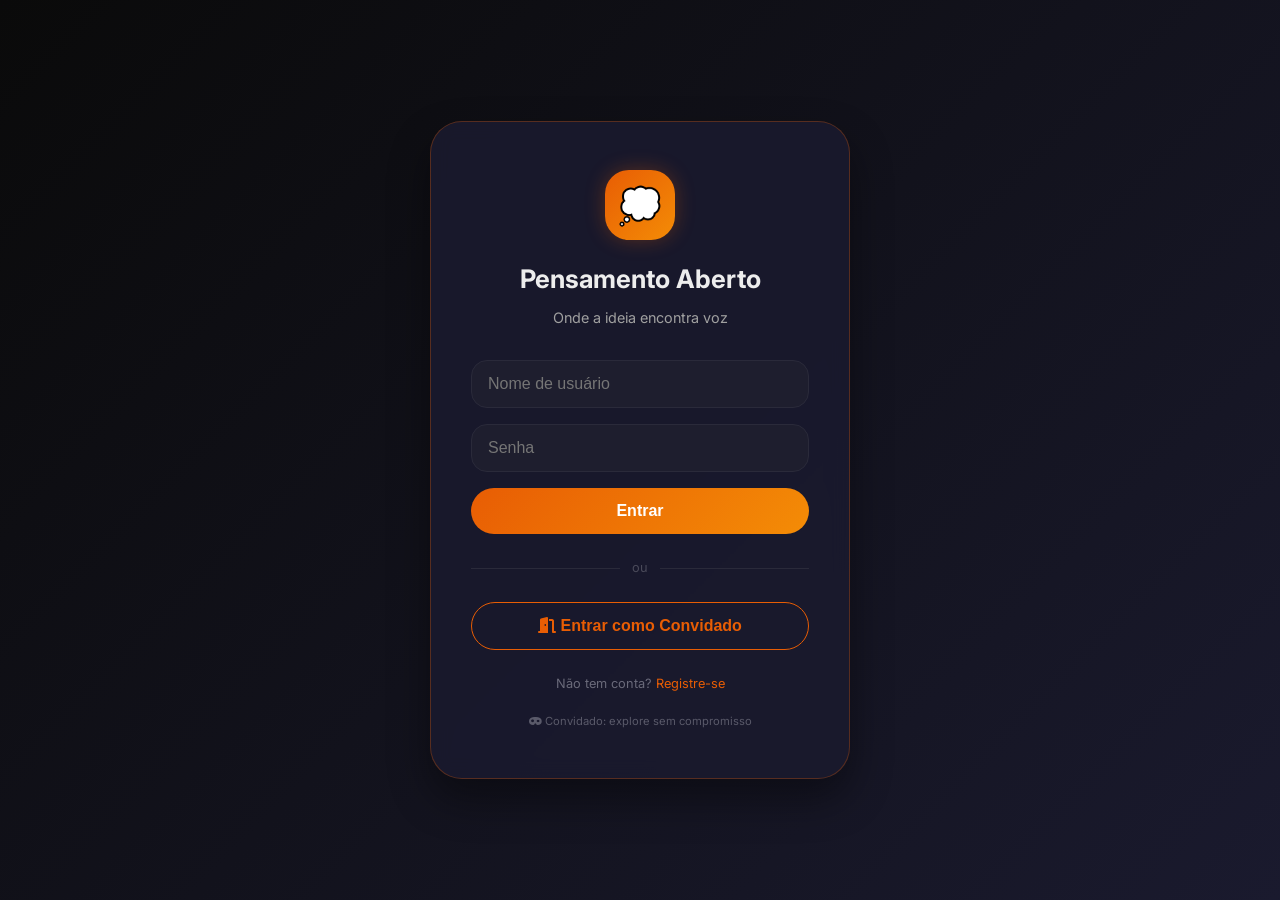
==== login.html @ 4989e1d0 "Add files via upload" ====
<!DOCTYPE html>
<html lang="pt-br">
<head>
    <meta charset="UTF-8">
    <meta name="viewport" content="width=device-width, initial-scale=1.0">
    <title>Pensamento Aberto | Entre e compartilhe ideias</title>
    <link rel="stylesheet" href="style.css">
    <link href="https://fonts.googleapis.com/css2?family=Inter:wght@300;400;500;600;700;800&display=swap" rel="stylesheet">
    <link rel="stylesheet" href="https://cdnjs.cloudflare.com/ajax/libs/font-awesome/6.5.1/css/all.min.css">
    <style>
        body {
            display: flex;
            align-items: center;
            justify-content: center;
            min-height: 100vh;
            background: linear-gradient(135deg, #0a0a0a 0%, #1a1a2e 100%);
        }
        .login-container {
            max-width: 420px;
            width: 90%;
            margin: 0 auto;
        }
        .login-card {
            background: rgba(26, 26, 46, 0.9);
            backdrop-filter: blur(10px);
            border-radius: 32px;
            padding: 48px 40px;
            text-align: center;
            border: 1px solid rgba(232, 93, 4, 0.3);
            box-shadow: 0 20px 40px rgba(0,0,0,0.4);
        }
        .login-logo {
            width: 70px;
            height: 70px;
            background: linear-gradient(135deg, #e85d04, #f48c06);
            border-radius: 24px;
            display: flex;
            align-items: center;
            justify-content: center;
            font-size: 2.2rem;
            margin: 0 auto 20px;
            box-shadow: 0 0 20px rgba(232,93,4,0.3);
        }
        .login-card h2 {
            margin-bottom: 8px;
            font-size: 1.6rem;
        }
        .login-card p {
            color: #a0a0a0;
            margin-bottom: 32px;
            font-size: 0.9rem;
        }
        .login-card input {
            width: 100%;
            padding: 14px 16px;
            margin-bottom: 16px;
            background: #1e1e2e;
            border: 1px solid #2a2a3a;
            border-radius: 16px;
            color: white;
            font-size: 1rem;
            transition: all 0.2s;
        }
        .login-card input:focus {
            outline: none;
            border-color: #e85d04;
        }
        .login-card button {
            width: 100%;
            padding: 14px;
            background: linear-gradient(135deg, #e85d04, #f48c06);
            border: none;
            border-radius: 40px;
            color: white;
            font-weight: 700;
            font-size: 1rem;
            cursor: pointer;
            transition: all 0.2s;
        }
        .login-card button:hover {
            transform: translateY(-2px);
            box-shadow: 0 5px 20px rgba(232,93,4,0.4);
        }
        .divider {
            display: flex;
            align-items: center;
            gap: 12px;
            margin: 24px 0;
            color: #4a4a5a;
            font-size: 0.8rem;
        }
        .divider::before, .divider::after {
            content: "";
            flex: 1;
            height: 1px;
            background: #2a2a3a;
        }
        .guest-btn {
            background: transparent !important;
            border: 1px solid #e85d04 !important;
            color: #e85d04 !important;
            box-shadow: none !important;
        }
        .guest-btn:hover {
            background: rgba(232,93,4,0.1) !important;
            transform: translateY(-2px);
        }
        .login-footer {
            margin-top: 24px;
            color: #6a6a7a;
            font-size: 0.8rem;
        }
        .login-footer a {
            color: #e85d04;
            text-decoration: none;
        }
        .error-msg {
            background: rgba(239, 68, 68, 0.2);
            color: #ef4444;
            padding: 12px;
            border-radius: 12px;
            margin-bottom: 20px;
            font-size: 0.85rem;
        }
        .info-text {
            font-size: 0.7rem;
            margin-top: 20px;
            color: #5a5a6a;
        }
    </style>
</head>
<body>
    <div class="login-container">
        <div class="login-card">
            <div class="login-logo">
                💭
            </div>
            <h2>Pensamento Aberto</h2>
            <p>Onde a ideia encontra voz</p>
            
            <div id="errorMsg" class="error-msg" style="display: none;"></div>
            
            <input type="text" id="loginUsername" placeholder="Nome de usuário">
            <input type="password" id="loginPassword" placeholder="Senha">
            <button id="doLoginBtn">Entrar</button>
            
            <div class="divider">ou</div>
            
            <button id="guestBtn" class="guest-btn">
                <i class="fas fa-door-open"></i> Entrar como Convidado
            </button>
            
            <div class="login-footer">
                Não tem conta? <a href="register.html">Registre-se</a>
            </div>
            
            <div class="info-text">
                <i class="fas fa-mask"></i> Convidado: explore sem compromisso
            </div>
        </div>
    </div>

    <script src="database.js"></script>
    <script>
        // Botão de login normal
        document.getElementById('doLoginBtn').addEventListener('click', function() {
            const username = document.getElementById('loginUsername').value;
            const password = document.getElementById('loginPassword').value;
            const users = DB.getUsers();
            const user = users.find(u => u.username === username && u.password === password);
            
            if (user) {
                DB.setCurrentUser(user);
                window.location.href = 'index.html';
            } else {
                const errorDiv = document.getElementById('errorMsg');
                errorDiv.textContent = 'Usuário ou senha inválidos';
                errorDiv.style.display = 'block';
                setTimeout(() => {
                    errorDiv.style.display = 'none';
                }, 3000);
            }
        });
        
        // Botão de acesso convidado
        document.getElementById('guestBtn').addEventListener('click', function() {
            const users = DB.getUsers();
            const guestUser = users.find(u => u.username === 'convidado');
            if (guestUser) {
                DB.setCurrentUser(guestUser);
                window.location.href = 'index.html';
            } else {
                alert('Erro: usuário convidado não encontrado');
            }
        });
        
        document.getElementById('loginPassword').addEventListener('keypress', function(e) {
            if (e.key === 'Enter') {
                document.getElementById('doLoginBtn').click();
            }
        });
    </script>
</body>
</html>
---- style.css ----
/* ============================================
   PENSAMENTO ABERTO - DESIGN ÚNICO
   Feito à mão, com alma e propósito
============================================ */

* {
    margin: 0;
    padding: 0;
    box-sizing: border-box;
}

:root {
    --bg-body: #0a0a0a;
    --bg-sidebar: #0f0f1a;
    --bg-card: #151525;
    --bg-hover: #1f1f35;
    --text-primary: #ededed;
    --text-secondary: #a0a0b0;
    --accent: #e85d04;
    --accent-hover: #f48c06;
    --accent-dark: #9d0208;
    --blue: #3b82f6;
    --purple: #8b5cf6;
    --pink: #ec4899;
    --green: #10b981;
    --border: #2a2a3a;
    --shadow: 0 4px 20px rgba(0,0,0,0.5);
}

body {
    font-family: 'Inter', sans-serif;
    background: var(--bg-body);
    color: var(--text-primary);
    line-height: 1.5;
}

.app-wrapper {
    display: flex;
    min-height: 100vh;
    max-width: 1400px;
    margin: 0 auto;
}

/* SIDEBAR */
.sidebar {
    width: 280px;
    background: var(--bg-sidebar);
    border-right: 1px solid var(--border);
    padding: 24px 16px;
    position: sticky;
    top: 0;
    height: 100vh;
    overflow-y: auto;
}

.logo-area {
    display: flex;
    align-items: center;
    gap: 12px;
    margin-bottom: 32px;
    padding-bottom: 20px;
    border-bottom: 1px solid var(--border);
}

.logo-icon {
    width: 48px;
    height: 48px;
    background: linear-gradient(135deg, var(--accent), var(--accent-hover));
    border-radius: 16px;
    display: flex;
    align-items: center;
    justify-content: center;
    font-size: 1.6rem;
}

.logo-text h2 {
    font-size: 1rem;
    font-weight: 700;
    line-height: 1.3;
}

.logo-text p {
    font-size: 0.65rem;
    color: var(--text-secondary);
}

.user-info {
    display: flex;
    align-items: center;
    gap: 14px;
    padding: 16px;
    background: var(--bg-card);
    border-radius: 20px;
    margin-bottom: 24px;
    cursor: pointer;
    transition: all 0.2s;
}

.user-info:hover {
    background: var(--bg-hover);
}

.user-avatar {
    width: 52px;
    height: 52px;
    background: linear-gradient(135deg, var(--accent), var(--accent-hover));
    border-radius: 50%;
    display: flex;
    align-items: center;
    justify-content: center;
    font-size: 1.5rem;
    cursor: pointer;
    overflow: hidden;
}

.user-avatar img {
    width: 100%;
    height: 100%;
    object-fit: cover;
}

.user-details h4 {
    font-size: 0.9rem;
    font-weight: 600;
}

.user-details p {
    font-size: 0.65rem;
    color: var(--text-secondary);
}

.nav-menu {
    display: flex;
    flex-direction: column;
    gap: 6px;
}

.nav-btn {
    display: flex;
    align-items: center;
    gap: 14px;
    padding: 12px 16px;
    background: none;
    border: none;
    color: var(--text-secondary);
    border-radius: 14px;
    cursor: pointer;
    transition: all 0.2s;
    width: 100%;
    text-align: left;
    font-size: 0.9rem;
}

.nav-btn:hover {
    background: var(--bg-hover);
    color: var(--text-primary);
}

.nav-btn.active {
    background: linear-gradient(135deg, var(--accent), var(--accent-hover));
    color: white;
}

.logout-btn {
    margin-top: 30px;
    border-top: 1px solid var(--border);
    padding-top: 20px;
    color: #ef4444;
}

.logout-btn:hover {
    background: rgba(239, 68, 68, 0.1);
    color: #ef4444;
}

/* CONTEÚDO PRINCIPAL */
.main-content {
    flex: 1;
    padding: 24px 32px;
    max-width: 700px;
    margin: 0 auto;
    width: 100%;
}

.top-bar {
    display: flex;
    justify-content: space-between;
    align-items: center;
    margin-bottom: 32px;
}

.top-bar h1 {
    font-size: 1.4rem;
    font-weight: 600;
}

.top-actions {
    display: flex;
    gap: 12px;
}

.icon-btn {
    background: var(--bg-card);
    border: 1px solid var(--border);
    width: 38px;
    height: 38px;
    border-radius: 50%;
    color: var(--text-secondary);
    cursor: pointer;
    transition: all 0.2s;
}

.icon-btn:hover {
    background: var(--accent);
    color: white;
    border-color: var(--accent);
}

/* POSTS */
.feed-container {
    display: flex;
    flex-direction: column;
    gap: 20px;
}

.post-card {
    background: var(--bg-card);
    border-radius: 24px;
    padding: 24px;
    border: 1px solid var(--border);
    transition: all 0.2s;
    position: relative;
}

.post-card:hover {
    border-color: var(--accent);
    transform: translateY(-2px);
}

.post-header {
    display: flex;
    align-items: center;
    gap: 14px;
    margin-bottom: 16px;
}

.post-avatar {
    width: 48px;
    height: 48px;
    background: linear-gradient(135deg, var(--accent), var(--accent-hover));
    border-radius: 50%;
    display: flex;
    align-items: center;
    justify-content: center;
    font-size: 1.3rem;
    overflow: hidden;
}

.post-avatar img {
    width: 100%;
    height: 100%;
    object-fit: cover;
}

.post-author {
    font-weight: 600;
    font-size: 0.9rem;
    display: flex;
    align-items: center;
    gap: 6px;
}

.verified-icon {
    color: #3b82f6;
    font-size: 0.8rem;
}

.post-time {
    font-size: 0.65rem;
    color: var(--text-secondary);
}

.post-badge {
    display: inline-block;
    padding: 4px 12px;
    border-radius: 20px;
    font-size: 0.65rem;
    font-weight: 600;
    margin-bottom: 12px;
}

.badge-pensamento { background: var(--purple); }
.badge-tese { background: var(--pink); }
.badge-diario { background: #f59e0b; color: #1a1a1a; }
.badge-jornal { background: var(--blue); }
.badge-audio { background: #ef4444; }

.post-title {
    font-size: 1.15rem;
    font-weight: 700;
    margin-bottom: 12px;
}

.post-content {
    color: var(--text-secondary);
    line-height: 1.6;
    margin-bottom: 16px;
    white-space: pre-wrap;
}

.post-actions {
    display: flex;
    gap: 24px;
    padding-top: 16px;
    border-top: 1px solid var(--border);
    margin-top: 8px;
}

.action-btn {
    background: none;
    border: none;
    display: flex;
    align-items: center;
    gap: 8px;
    color: var(--text-secondary);
    cursor: pointer;
    font-size: 0.8rem;
    transition: all 0.2s;
}

.action-btn:hover {
    color: var(--accent);
}

.action-btn.liked {
    color: #ef4444;
}

.delete-btn {
    background: none;
    border: none;
    color: #ef4444;
    cursor: pointer;
    font-size: 0.8rem;
    display: flex;
    align-items: center;
    gap: 6px;
    margin-left: auto;
}

.delete-btn:hover {
    opacity: 0.7;
}

/* SIDEBAR DIREITA */
.right-sidebar {
    width: 300px;
    padding: 24px 16px;
    position: sticky;
    top: 0;
    height: 100vh;
    overflow-y: auto;
}

.card {
    background: var(--bg-card);
    border-radius: 20px;
    padding: 16px;
    margin-bottom: 24px;
    border: 1px solid var(--border);
}

.card-header {
    display: flex;
    align-items: center;
    gap: 10px;
    margin-bottom: 16px;
    padding-bottom: 12px;
    border-bottom: 1px solid var(--border);
}

.card-header h3 {
    font-size: 0.85rem;
    font-weight: 600;
    flex: 1;
}

.small-btn {
    background: var(--accent);
    border: none;
    width: 28px;
    height: 28px;
    border-radius: 50%;
    color: white;
    cursor: pointer;
}

.dm-list, .suggestions-list, .notifications-list {
    display: flex;
    flex-direction: column;
    gap: 12px;
}

.dm-item, .suggestion-item, .notification-item {
    display: flex;
    align-items: center;
    gap: 12px;
    padding: 10px;
    border-radius: 14px;
    cursor: pointer;
    transition: all 0.2s;
}

.dm-item:hover, .suggestion-item:hover {
    background: var(--bg-hover);
}

.dm-avatar, .suggestion-avatar {
    width: 40px;
    height: 40px;
    background: linear-gradient(135deg, var(--accent), var(--accent-hover));
    border-radius: 50%;
    display: flex;
    align-items: center;
    justify-content: center;
    font-size: 1.1rem;
    overflow: hidden;
}

.follow-btn {
    background: none;
    border: 1px solid var(--accent);
    color: var(--accent);
    padding: 4px 12px;
    border-radius: 20px;
    font-size: 0.65rem;
    cursor: pointer;
    transition: all 0.2s;
}

.follow-btn:hover {
    background: var(--accent);
    color: white;
}

/* MODAIS */
.modal {
    display: none;
    position: fixed;
    top: 0;
    left: 0;
    width: 100%;
    height: 100%;
    background: rgba(0,0,0,0.95);
    backdrop-filter: blur(8px);
    align-items: center;
    justify-content: center;
    z-index: 1000;
}

.modal.open {
    display: flex;
}

.modal-content {
    background: var(--bg-card);
    border-radius: 28px;
    width: 90%;
    max-width: 550px;
    max-height: 85vh;
    overflow-y: auto;
    padding: 28px;
    border: 1px solid var(--border);
}

.modal-content.small {
    max-width: 450px;
}

.modal-header {
    display: flex;
    justify-content: space-between;
    align-items: center;
    margin-bottom: 24px;
}

.close-modal {
    background: none;
    border: none;
    font-size: 1.6rem;
    color: var(--text-secondary);
    cursor: pointer;
}

.post-type-selector {
    display: flex;
    gap: 10px;
    flex-wrap: wrap;
    margin-bottom: 20px;
}

.type-btn {
    padding: 8px 16px;
    background: var(--bg-hover);
    border: none;
    border-radius: 40px;
    color: var(--text-secondary);
    cursor: pointer;
    font-size: 0.8rem;
}

.type-btn.active {
    background: linear-gradient(135deg, var(--accent), var(--accent-hover));
    color: white;
}

.post-input, .post-textarea {
    width: 100%;
    padding: 14px;
    margin-bottom: 16px;
    background: var(--bg-hover);
    border: 1px solid var(--border);
    border-radius: 14px;
    color: white;
    font-family: inherit;
}

.post-textarea {
    min-height: 120px;
    resize: vertical;
}

.publish-btn {
    background: linear-gradient(135deg, var(--accent), var(--accent-hover));
    border: none;
    padding: 14px;
    border-radius: 40px;
    color: white;
    font-weight: 700;
    width: 100%;
    cursor: pointer;
}

.fab-button {
    position: fixed;
    bottom: 30px;
    right: 30px;
    width: 60px;
    height: 60px;
    background: linear-gradient(135deg, var(--accent), var(--accent-hover));
    border: none;
    border-radius: 50%;
    color: white;
    font-size: 1.5rem;
    cursor: pointer;
    box-shadow: 0 4px 20px rgba(0,0,0,0.4);
    transition: all 0.2s;
    z-index: 200;
}

.fab-button:hover {
    transform: scale(1.1);
}

.notification-badge {
    position: fixed;
    top: 20px;
    right: 20px;
    background: #ef4444;
    color: white;
    border-radius: 50%;
    width: 24px;
    height: 24px;
    display: flex;
    align-items: center;
    justify-content: center;
    font-size: 0.7rem;
    z-index: 300;
}

.loading-spinner {
    text-align: center;
    padding: 40px;
    color: var(--text-secondary);
}

.placeholder {
    text-align: center;
    padding: 20px;
    color: var(--text-secondary);
    font-size: 0.8rem;
}

/* RESPONSIVO */
@media (max-width: 1000px) {
    .right-sidebar {
        display: none;
    }
    .main-content {
        max-width: 100%;
    }
}

@media (max-width: 700px) {
    .sidebar {
        width: 80px;
        padding: 16px 8px;
    }
    .sidebar .logo-text, .sidebar .user-details, .sidebar .nav-btn span {
        display: none;
    }
    .nav-btn {
        justify-content: center;
        padding: 12px;
    }
    .user-info {
        justify-content: center;
        padding: 12px;
    }
    .main-content {
        padding: 16px;
    }
    .fab-button {
        bottom: 20px;
        right: 20px;
        width: 50px;
        height: 50px;
        font-size: 1.2rem;
    }
}
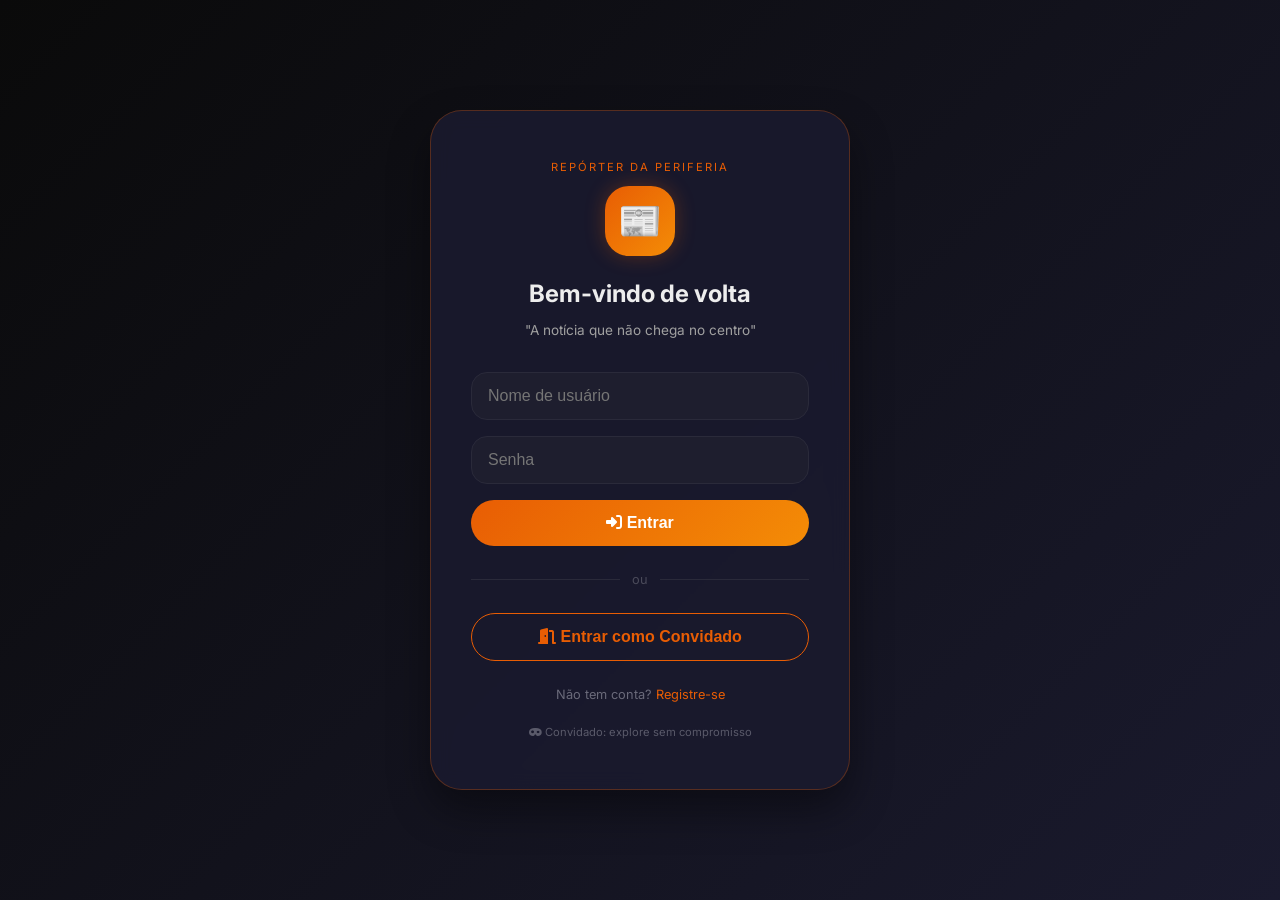
==== commit 34b4b221: "Add files via upload" ====
--- a/login.html
+++ b/login.html
@@ -3,7 +3,8 @@
 <head>
     <meta charset="UTF-8">
     <meta name="viewport" content="width=device-width, initial-scale=1.0">
-    <title>Pensamento Aberto | Entre e compartilhe ideias</title>
+    <title>Repórter da Periferia | Entre e compartilhe ideias</title>
+    <meta name="description" content="Login - Acesso ao portal Repórter da Periferia">
     <link rel="stylesheet" href="style.css">
     <link href="https://fonts.googleapis.com/css2?family=Inter:wght@300;400;500;600;700;800&display=swap" rel="stylesheet">
     <link rel="stylesheet" href="https://cdnjs.cloudflare.com/ajax/libs/font-awesome/6.5.1/css/all.min.css">
@@ -43,12 +44,12 @@
         }
         .login-card h2 {
             margin-bottom: 8px;
-            font-size: 1.6rem;
+            font-size: 1.5rem;
         }
         .login-card p {
             color: #a0a0a0;
             margin-bottom: 32px;
-            font-size: 0.9rem;
+            font-size: 0.85rem;
         }
         .login-card input {
             width: 100%;
@@ -127,22 +128,29 @@
             margin-top: 20px;
             color: #5a5a6a;
         }
+        .site-name {
+            font-size: 0.7rem;
+            letter-spacing: 2px;
+            margin-bottom: 10px;
+            color: #e85d04;
+        }
     </style>
 </head>
 <body>
     <div class="login-container">
         <div class="login-card">
+            <div class="site-name">REPÓRTER DA PERIFERIA</div>
             <div class="login-logo">
-                💭
+                📰
             </div>
-            <h2>Pensamento Aberto</h2>
-            <p>Onde a ideia encontra voz</p>
+            <h2>Bem-vindo de volta</h2>
+            <p>"A notícia que não chega no centro"</p>
             
             <div id="errorMsg" class="error-msg" style="display: none;"></div>
             
             <input type="text" id="loginUsername" placeholder="Nome de usuário">
             <input type="password" id="loginPassword" placeholder="Senha">
-            <button id="doLoginBtn">Entrar</button>
+            <button id="doLoginBtn"><i class="fas fa-sign-in-alt"></i> Entrar</button>
             
             <div class="divider">ou</div>
             
@@ -162,7 +170,6 @@
 
     <script src="database.js"></script>
     <script>
-        // Botão de login normal
         document.getElementById('doLoginBtn').addEventListener('click', function() {
             const username = document.getElementById('loginUsername').value;
             const password = document.getElementById('loginPassword').value;
@@ -182,7 +189,6 @@
             }
         });
         
-        // Botão de acesso convidado
         document.getElementById('guestBtn').addEventListener('click', function() {
             const users = DB.getUsers();
             const guestUser = users.find(u => u.username === 'convidado');
--- a/style.css
+++ b/style.css
@@ -1,7 +1,7 @@
 /* ============================================
-   PENSAMENTO ABERTO - DESIGN ÚNICO
-   Feito à mão, com alma e propósito
-============================================ */
+   REPÓRTER DA PERIFERIA - DESIGN PROFISSIONAL
+   A notícia que não chega no centro
+   ============================================ */
 
 * {
     margin: 0;
@@ -18,7 +18,6 @@
     --text-secondary: #a0a0b0;
     --accent: #e85d04;
     --accent-hover: #f48c06;
-    --accent-dark: #9d0208;
     --blue: #3b82f6;
     --purple: #8b5cf6;
     --pink: #ec4899;
@@ -41,7 +40,7 @@
     margin: 0 auto;
 }
 
-/* SIDEBAR */
+/* ===== SIDEBAR ===== */
 .sidebar {
     width: 280px;
     background: var(--bg-sidebar);
@@ -173,7 +172,7 @@
     color: #ef4444;
 }
 
-/* CONTEÚDO PRINCIPAL */
+/* ===== CONTEÚDO PRINCIPAL ===== */
 .main-content {
     flex: 1;
     padding: 24px 32px;
@@ -216,7 +215,7 @@
     border-color: var(--accent);
 }
 
-/* POSTS */
+/* ===== POSTS ===== */
 .feed-container {
     display: flex;
     flex-direction: column;
@@ -341,18 +340,20 @@
     border: none;
     color: #ef4444;
     cursor: pointer;
-    font-size: 0.8rem;
+    font-size: 0.75rem;
     display: flex;
     align-items: center;
     gap: 6px;
     margin-left: auto;
+    padding: 6px 12px;
+    border-radius: 20px;
 }
 
 .delete-btn:hover {
-    opacity: 0.7;
-}
-
-/* SIDEBAR DIREITA */
+    background: rgba(239, 68, 68, 0.1);
+}
+
+/* ===== SIDEBAR DIREITA ===== */
 .right-sidebar {
     width: 300px;
     padding: 24px 16px;
@@ -393,6 +394,7 @@
     border-radius: 50%;
     color: white;
     cursor: pointer;
+    font-size: 1rem;
 }
 
 .dm-list, .suggestions-list, .notifications-list {
@@ -425,6 +427,26 @@
     justify-content: center;
     font-size: 1.1rem;
     overflow: hidden;
+}
+
+.dm-avatar img, .suggestion-avatar img {
+    width: 100%;
+    height: 100%;
+    object-fit: cover;
+}
+
+.dm-info, .suggestion-info {
+    flex: 1;
+}
+
+.dm-name, .suggestion-name {
+    font-weight: 600;
+    font-size: 0.85rem;
+}
+
+.dm-preview, .suggestion-bio {
+    font-size: 0.7rem;
+    color: var(--text-secondary);
 }
 
 .follow-btn {
@@ -443,7 +465,34 @@
     color: white;
 }
 
-/* MODAIS */
+.notification-item {
+    display: flex;
+    align-items: flex-start;
+    gap: 10px;
+}
+
+.notification-icon {
+    width: 32px;
+    height: 32px;
+    background: var(--accent);
+    border-radius: 50%;
+    display: flex;
+    align-items: center;
+    justify-content: center;
+    font-size: 0.8rem;
+}
+
+.notification-text {
+    flex: 1;
+    font-size: 0.75rem;
+}
+
+.notification-time {
+    font-size: 0.6rem;
+    color: var(--text-secondary);
+}
+
+/* ===== MODAIS ===== */
 .modal {
     display: none;
     position: fixed;
@@ -507,6 +556,7 @@
     color: var(--text-secondary);
     cursor: pointer;
     font-size: 0.8rem;
+    transition: all 0.2s;
 }
 
 .type-btn.active {
@@ -530,17 +580,74 @@
     resize: vertical;
 }
 
+.audio-record-area {
+    background: rgba(239, 68, 68, 0.1);
+    border-radius: 20px;
+    padding: 16px;
+    margin-bottom: 16px;
+}
+
+.record-btn, .stop-btn, .publish-btn, .send-btn {
+    padding: 12px 20px;
+    border-radius: 40px;
+    font-weight: 600;
+    cursor: pointer;
+    transition: all 0.2s;
+}
+
+.record-btn {
+    background: #ef4444;
+    border: none;
+    color: white;
+    width: 100%;
+}
+
+.stop-btn {
+    background: #6b7280;
+    border: none;
+    color: white;
+    width: 100%;
+    margin-top: 8px;
+}
+
 .publish-btn {
     background: linear-gradient(135deg, var(--accent), var(--accent-hover));
     border: none;
-    padding: 14px;
+    color: white;
+    width: 100%;
+    font-size: 1rem;
+}
+
+.send-btn {
+    background: var(--accent);
+    border: none;
+    color: white;
+}
+
+.dm-messages {
+    height: 350px;
+    overflow-y: auto;
+    padding: 16px;
+    background: var(--bg-hover);
+    border-radius: 16px;
+    margin-bottom: 16px;
+}
+
+.dm-input-area {
+    display: flex;
+    gap: 10px;
+}
+
+.dm-input-area input {
+    flex: 1;
+    padding: 12px;
+    background: var(--bg-hover);
+    border: 1px solid var(--border);
     border-radius: 40px;
     color: white;
-    font-weight: 700;
-    width: 100%;
-    cursor: pointer;
-}
-
+}
+
+/* ===== BOTÃO FLUTUANTE ===== */
 .fab-button {
     position: fixed;
     bottom: 30px;
@@ -562,6 +669,7 @@
     transform: scale(1.1);
 }
 
+/* ===== NOTIFICAÇÃO BADGE ===== */
 .notification-badge {
     position: fixed;
     top: 20px;
@@ -575,9 +683,11 @@
     align-items: center;
     justify-content: center;
     font-size: 0.7rem;
+    font-weight: bold;
     z-index: 300;
 }
 
+/* ===== LOADING ===== */
 .loading-spinner {
     text-align: center;
     padding: 40px;
@@ -591,7 +701,7 @@
     font-size: 0.8rem;
 }
 
-/* RESPONSIVO */
+/* ===== RESPONSIVO ===== */
 @media (max-width: 1000px) {
     .right-sidebar {
         display: none;
@@ -616,6 +726,9 @@
     .user-info {
         justify-content: center;
         padding: 12px;
+    }
+    .user-details {
+        display: none;
     }
     .main-content {
         padding: 16px;
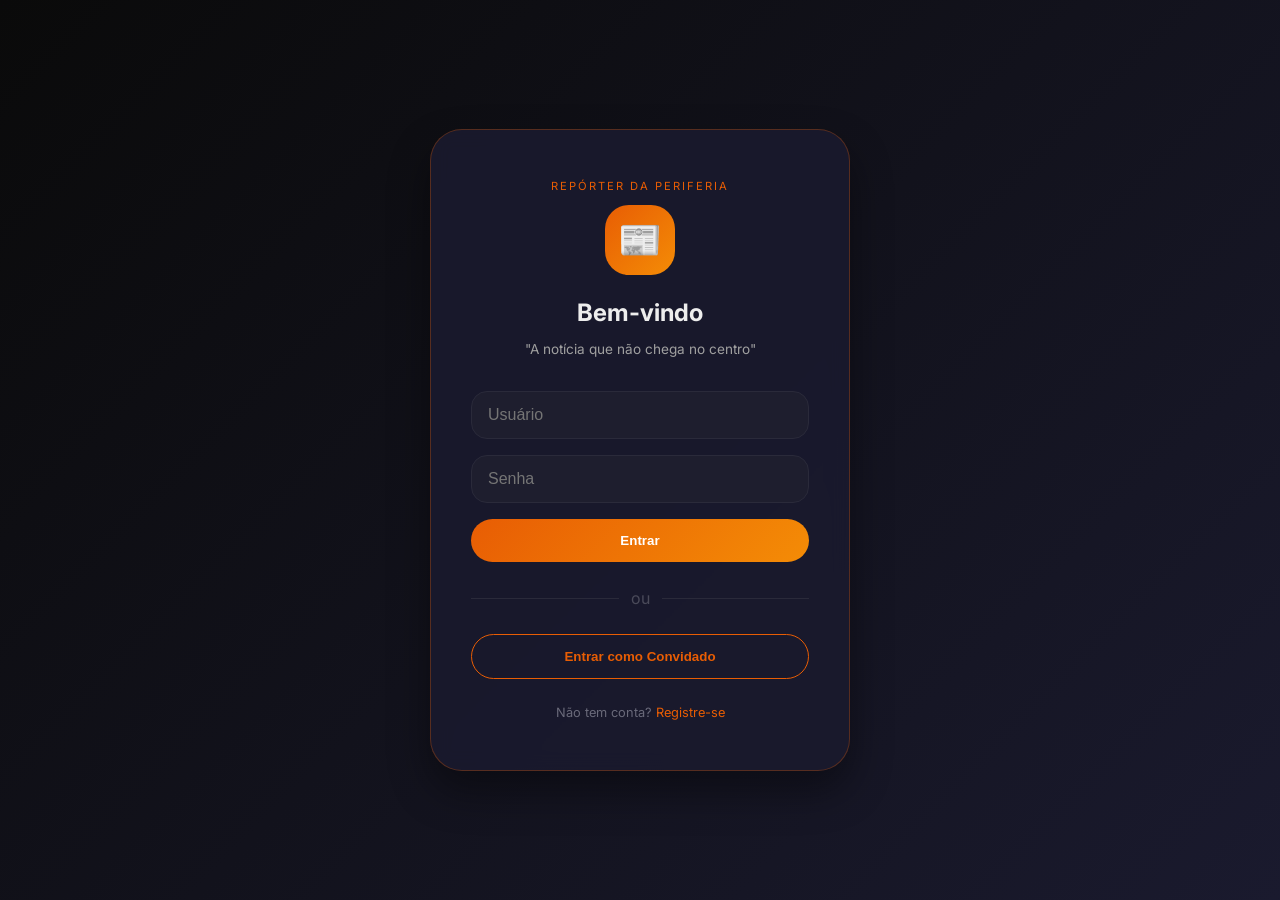
==== commit b9e4e47d: "Add files via upload" ====
--- a/login.html
+++ b/login.html
@@ -3,8 +3,7 @@
 <head>
     <meta charset="UTF-8">
     <meta name="viewport" content="width=device-width, initial-scale=1.0">
-    <title>Repórter da Periferia | Entre e compartilhe ideias</title>
-    <meta name="description" content="Login - Acesso ao portal Repórter da Periferia">
+    <title>Login | Repórter da Periferia</title>
     <link rel="stylesheet" href="style.css">
     <link href="https://fonts.googleapis.com/css2?family=Inter:wght@300;400;500;600;700;800&display=swap" rel="stylesheet">
     <link rel="stylesheet" href="https://cdnjs.cloudflare.com/ajax/libs/font-awesome/6.5.1/css/all.min.css">
@@ -16,18 +15,14 @@
             min-height: 100vh;
             background: linear-gradient(135deg, #0a0a0a 0%, #1a1a2e 100%);
         }
-        .login-container {
-            max-width: 420px;
-            width: 90%;
-            margin: 0 auto;
-        }
+        .login-container { max-width: 420px; width: 90%; margin: 0 auto; }
         .login-card {
-            background: rgba(26, 26, 46, 0.9);
+            background: rgba(26,26,46,0.9);
             backdrop-filter: blur(10px);
             border-radius: 32px;
             padding: 48px 40px;
             text-align: center;
-            border: 1px solid rgba(232, 93, 4, 0.3);
+            border: 1px solid rgba(232,93,4,0.3);
             box-shadow: 0 20px 40px rgba(0,0,0,0.4);
         }
         .login-logo {
@@ -40,17 +35,9 @@
             justify-content: center;
             font-size: 2.2rem;
             margin: 0 auto 20px;
-            box-shadow: 0 0 20px rgba(232,93,4,0.3);
         }
-        .login-card h2 {
-            margin-bottom: 8px;
-            font-size: 1.5rem;
-        }
-        .login-card p {
-            color: #a0a0a0;
-            margin-bottom: 32px;
-            font-size: 0.85rem;
-        }
+        .login-card h2 { margin-bottom: 8px; font-size: 1.5rem; }
+        .login-card p { color: #a0a0a0; margin-bottom: 32px; font-size: 0.85rem; }
         .login-card input {
             width: 100%;
             padding: 14px 16px;
@@ -60,12 +47,8 @@
             border-radius: 16px;
             color: white;
             font-size: 1rem;
-            transition: all 0.2s;
         }
-        .login-card input:focus {
-            outline: none;
-            border-color: #e85d04;
-        }
+        .login-card input:focus { outline: none; border-color: #e85d04; }
         .login-card button {
             width: 100%;
             padding: 14px;
@@ -74,137 +57,49 @@
             border-radius: 40px;
             color: white;
             font-weight: 700;
-            font-size: 1rem;
             cursor: pointer;
-            transition: all 0.2s;
         }
-        .login-card button:hover {
-            transform: translateY(-2px);
-            box-shadow: 0 5px 20px rgba(232,93,4,0.4);
-        }
-        .divider {
-            display: flex;
-            align-items: center;
-            gap: 12px;
-            margin: 24px 0;
-            color: #4a4a5a;
-            font-size: 0.8rem;
-        }
-        .divider::before, .divider::after {
-            content: "";
-            flex: 1;
-            height: 1px;
-            background: #2a2a3a;
-        }
-        .guest-btn {
-            background: transparent !important;
-            border: 1px solid #e85d04 !important;
-            color: #e85d04 !important;
-            box-shadow: none !important;
-        }
-        .guest-btn:hover {
-            background: rgba(232,93,4,0.1) !important;
-            transform: translateY(-2px);
-        }
-        .login-footer {
-            margin-top: 24px;
-            color: #6a6a7a;
-            font-size: 0.8rem;
-        }
-        .login-footer a {
-            color: #e85d04;
-            text-decoration: none;
-        }
-        .error-msg {
-            background: rgba(239, 68, 68, 0.2);
-            color: #ef4444;
-            padding: 12px;
-            border-radius: 12px;
-            margin-bottom: 20px;
-            font-size: 0.85rem;
-        }
-        .info-text {
-            font-size: 0.7rem;
-            margin-top: 20px;
-            color: #5a5a6a;
-        }
-        .site-name {
-            font-size: 0.7rem;
-            letter-spacing: 2px;
-            margin-bottom: 10px;
-            color: #e85d04;
-        }
+        .login-card button:hover { transform: translateY(-2px); }
+        .divider { display: flex; align-items: center; gap: 12px; margin: 24px 0; color: #4a4a5a; }
+        .divider::before, .divider::after { content: ""; flex: 1; height: 1px; background: #2a2a3a; }
+        .guest-btn { background: transparent !important; border: 1px solid #e85d04 !important; color: #e85d04 !important; }
+        .guest-btn:hover { background: rgba(232,93,4,0.1) !important; }
+        .login-footer { margin-top: 24px; color: #6a6a7a; font-size: 0.8rem; }
+        .login-footer a { color: #e85d04; text-decoration: none; }
+        .error-msg { background: rgba(239,68,68,0.2); color: #ef4444; padding: 12px; border-radius: 12px; margin-bottom: 20px; display: none; }
+        .site-name { font-size: 0.7rem; letter-spacing: 2px; margin-bottom: 10px; color: #e85d04; }
     </style>
 </head>
 <body>
     <div class="login-container">
         <div class="login-card">
             <div class="site-name">REPÓRTER DA PERIFERIA</div>
-            <div class="login-logo">
-                📰
-            </div>
-            <h2>Bem-vindo de volta</h2>
+            <div class="login-logo">📰</div>
+            <h2>Bem-vindo</h2>
             <p>"A notícia que não chega no centro"</p>
-            
-            <div id="errorMsg" class="error-msg" style="display: none;"></div>
-            
-            <input type="text" id="loginUsername" placeholder="Nome de usuário">
+            <div id="errorMsg" class="error-msg"></div>
+            <input type="text" id="loginUsername" placeholder="Usuário">
             <input type="password" id="loginPassword" placeholder="Senha">
-            <button id="doLoginBtn"><i class="fas fa-sign-in-alt"></i> Entrar</button>
-            
+            <button id="doLoginBtn">Entrar</button>
             <div class="divider">ou</div>
-            
-            <button id="guestBtn" class="guest-btn">
-                <i class="fas fa-door-open"></i> Entrar como Convidado
-            </button>
-            
-            <div class="login-footer">
-                Não tem conta? <a href="register.html">Registre-se</a>
-            </div>
-            
-            <div class="info-text">
-                <i class="fas fa-mask"></i> Convidado: explore sem compromisso
-            </div>
+            <button id="guestBtn" class="guest-btn">Entrar como Convidado</button>
+            <div class="login-footer">Não tem conta? <a href="register.html">Registre-se</a></div>
         </div>
     </div>
-
     <script src="database.js"></script>
     <script>
-        document.getElementById('doLoginBtn').addEventListener('click', function() {
+        document.getElementById('doLoginBtn').onclick = () => {
             const username = document.getElementById('loginUsername').value;
             const password = document.getElementById('loginPassword').value;
             const users = DB.getUsers();
             const user = users.find(u => u.username === username && u.password === password);
-            
-            if (user) {
-                DB.setCurrentUser(user);
-                window.location.href = 'index.html';
-            } else {
-                const errorDiv = document.getElementById('errorMsg');
-                errorDiv.textContent = 'Usuário ou senha inválidos';
-                errorDiv.style.display = 'block';
-                setTimeout(() => {
-                    errorDiv.style.display = 'none';
-                }, 3000);
-            }
-        });
-        
-        document.getElementById('guestBtn').addEventListener('click', function() {
-            const users = DB.getUsers();
-            const guestUser = users.find(u => u.username === 'convidado');
-            if (guestUser) {
-                DB.setCurrentUser(guestUser);
-                window.location.href = 'index.html';
-            } else {
-                alert('Erro: usuário convidado não encontrado');
-            }
-        });
-        
-        document.getElementById('loginPassword').addEventListener('keypress', function(e) {
-            if (e.key === 'Enter') {
-                document.getElementById('doLoginBtn').click();
-            }
-        });
+            if (user) { DB.setCurrentUser(user); window.location.href = 'index.html'; }
+            else { document.getElementById('errorMsg').style.display = 'block'; document.getElementById('errorMsg').textContent = 'Usuário ou senha inválidos'; }
+        };
+        document.getElementById('guestBtn').onclick = () => {
+            const guestUser = DB.getUsers().find(u => u.username === 'convidado');
+            if (guestUser) { DB.setCurrentUser(guestUser); window.location.href = 'index.html'; }
+        };
     </script>
 </body>
 </html>
--- a/style.css
+++ b/style.css
@@ -1,12 +1,13 @@
 /* ============================================
-   REPÓRTER DA PERIFERIA - DESIGN PROFISSIONAL
-   A notícia que não chega no centro
+   REPÓRTER DA PERIFERIA - CSS COMPLETO
+   Versão 4.0 - Feed público estilo Instagram
    ============================================ */
 
 * {
     margin: 0;
     padding: 0;
     box-sizing: border-box;
+    -webkit-tap-highlight-color: transparent;
 }
 
 :root {
@@ -31,13 +32,23 @@
     background: var(--bg-body);
     color: var(--text-primary);
     line-height: 1.5;
+    overflow-x: hidden;
+}
+
+body.light-mode {
+    --bg-body: #f5f5f5;
+    --bg-sidebar: #ffffff;
+    --bg-card: #ffffff;
+    --bg-hover: #f0f0f0;
+    --text-primary: #1a1a2e;
+    --text-secondary: #666666;
+    --border: #e0e0e0;
 }
 
 .app-wrapper {
     display: flex;
     min-height: 100vh;
-    max-width: 1400px;
-    margin: 0 auto;
+    width: 100%;
 }
 
 /* ===== SIDEBAR ===== */
@@ -45,19 +56,56 @@
     width: 280px;
     background: var(--bg-sidebar);
     border-right: 1px solid var(--border);
-    padding: 24px 16px;
-    position: sticky;
+    padding: 20px 16px;
+    position: fixed;
     top: 0;
+    left: -280px;
     height: 100vh;
     overflow-y: auto;
-}
+    transition: left 0.3s ease;
+    z-index: 1000;
+}
+
+.sidebar.open { left: 0; }
+
+.menu-toggle {
+    position: fixed;
+    top: 15px;
+    left: 15px;
+    width: 45px;
+    height: 45px;
+    background: var(--accent);
+    border: none;
+    border-radius: 50%;
+    color: white;
+    font-size: 1.3rem;
+    cursor: pointer;
+    z-index: 1001;
+    display: none;
+    align-items: center;
+    justify-content: center;
+    box-shadow: var(--shadow);
+}
+
+.menu-overlay {
+    position: fixed;
+    top: 0;
+    left: 0;
+    width: 100%;
+    height: 100%;
+    background: rgba(0,0,0,0.7);
+    z-index: 999;
+    display: none;
+}
+
+.menu-overlay.active { display: block; }
 
 .logo-area {
     display: flex;
     align-items: center;
     gap: 12px;
-    margin-bottom: 32px;
-    padding-bottom: 20px;
+    margin-bottom: 24px;
+    padding-bottom: 16px;
     border-bottom: 1px solid var(--border);
 }
 
@@ -72,17 +120,45 @@
     font-size: 1.6rem;
 }
 
-.logo-text h2 {
-    font-size: 1rem;
-    font-weight: 700;
-    line-height: 1.3;
-}
-
-.logo-text p {
-    font-size: 0.65rem;
+.logo-text h2 { font-size: 1rem; font-weight: 700; line-height: 1.3; }
+.logo-text p { font-size: 0.65rem; color: var(--text-secondary); }
+
+/* Busca */
+.search-container { margin: 16px 0; padding: 0 8px; }
+.search-input {
+    width: 100%;
+    padding: 12px 16px;
+    background: var(--bg-hover);
+    border: 1px solid var(--border);
+    border-radius: 40px;
+    color: var(--text-primary);
+    font-size: 0.85rem;
+}
+.search-input:focus { outline: none; border-color: var(--accent); }
+
+/* Filtros */
+.filters-bar {
+    display: flex;
+    gap: 8px;
+    flex-wrap: wrap;
+    margin: 16px 8px;
+    padding-bottom: 12px;
+    border-bottom: 1px solid var(--border);
+}
+
+.filter-chip {
+    padding: 6px 12px;
+    background: var(--bg-hover);
+    border: 1px solid var(--border);
+    border-radius: 40px;
     color: var(--text-secondary);
-}
-
+    cursor: pointer;
+    font-size: 0.7rem;
+    transition: all 0.2s;
+}
+.filter-chip.active, .filter-chip:hover { background: var(--accent); color: white; border-color: var(--accent); }
+
+/* Perfil usuário */
 .user-info {
     display: flex;
     align-items: center;
@@ -90,14 +166,11 @@
     padding: 16px;
     background: var(--bg-card);
     border-radius: 20px;
-    margin-bottom: 24px;
+    margin: 16px 0 24px;
     cursor: pointer;
     transition: all 0.2s;
 }
-
-.user-info:hover {
-    background: var(--bg-hover);
-}
+.user-info:hover { background: var(--bg-hover); }
 
 .user-avatar {
     width: 52px;
@@ -110,35 +183,21 @@
     font-size: 1.5rem;
     cursor: pointer;
     overflow: hidden;
-}
-
-.user-avatar img {
-    width: 100%;
-    height: 100%;
-    object-fit: cover;
-}
-
-.user-details h4 {
-    font-size: 0.9rem;
-    font-weight: 600;
-}
-
-.user-details p {
-    font-size: 0.65rem;
-    color: var(--text-secondary);
-}
-
-.nav-menu {
-    display: flex;
-    flex-direction: column;
-    gap: 6px;
-}
+    flex-shrink: 0;
+}
+.user-avatar img { width: 100%; height: 100%; object-fit: cover; }
+
+.user-details h4 { font-size: 0.9rem; font-weight: 600; display: flex; align-items: center; gap: 5px; flex-wrap: wrap; }
+.user-details p { font-size: 0.65rem; color: var(--text-secondary); }
+
+/* Menu navegação */
+.nav-menu { display: flex; flex-direction: column; gap: 6px; }
 
 .nav-btn {
     display: flex;
     align-items: center;
     gap: 14px;
-    padding: 12px 16px;
+    padding: 14px 16px;
     background: none;
     border: none;
     color: var(--text-secondary);
@@ -147,100 +206,70 @@
     transition: all 0.2s;
     width: 100%;
     text-align: left;
-    font-size: 0.9rem;
-}
-
-.nav-btn:hover {
-    background: var(--bg-hover);
-    color: var(--text-primary);
-}
-
-.nav-btn.active {
-    background: linear-gradient(135deg, var(--accent), var(--accent-hover));
-    color: white;
-}
-
-.logout-btn {
-    margin-top: 30px;
-    border-top: 1px solid var(--border);
-    padding-top: 20px;
-    color: #ef4444;
-}
-
-.logout-btn:hover {
-    background: rgba(239, 68, 68, 0.1);
-    color: #ef4444;
-}
+    font-size: 0.95rem;
+    min-height: 52px;
+}
+.nav-btn:active { transform: scale(0.98); }
+.nav-btn:hover { background: var(--bg-hover); color: var(--text-primary); }
+.nav-btn.active { background: linear-gradient(135deg, var(--accent), var(--accent-hover)); color: white; }
+
+.logout-btn { margin-top: 30px; border-top: 1px solid var(--border); padding-top: 20px; color: #ef4444; }
+.logout-btn:hover { background: rgba(239,68,68,0.1); color: #ef4444; }
 
 /* ===== CONTEÚDO PRINCIPAL ===== */
 .main-content {
     flex: 1;
-    padding: 24px 32px;
-    max-width: 700px;
-    margin: 0 auto;
-    width: 100%;
+    padding: 16px;
+    width: 100%;
+    margin-left: 0;
 }
 
 .top-bar {
     display: flex;
     justify-content: space-between;
     align-items: center;
-    margin-bottom: 32px;
-}
-
-.top-bar h1 {
-    font-size: 1.4rem;
-    font-weight: 600;
-}
-
-.top-actions {
-    display: flex;
+    margin-bottom: 20px;
+    flex-wrap: wrap;
     gap: 12px;
 }
+.top-bar h1 { font-size: 1.3rem; font-weight: 600; }
+
+.top-actions { display: flex; gap: 12px; }
 
 .icon-btn {
     background: var(--bg-card);
     border: 1px solid var(--border);
-    width: 38px;
-    height: 38px;
+    width: 44px;
+    height: 44px;
     border-radius: 50%;
     color: var(--text-secondary);
     cursor: pointer;
     transition: all 0.2s;
-}
-
-.icon-btn:hover {
-    background: var(--accent);
-    color: white;
-    border-color: var(--accent);
-}
+    display: flex;
+    align-items: center;
+    justify-content: center;
+}
+.icon-btn:active { transform: scale(0.95); }
+.icon-btn:hover { background: var(--accent); color: white; border-color: var(--accent); }
 
 /* ===== POSTS ===== */
-.feed-container {
-    display: flex;
-    flex-direction: column;
-    gap: 20px;
-}
+.feed-container { display: flex; flex-direction: column; gap: 20px; }
 
 .post-card {
     background: var(--bg-card);
     border-radius: 24px;
-    padding: 24px;
+    padding: 20px;
     border: 1px solid var(--border);
     transition: all 0.2s;
-    position: relative;
-}
-
-.post-card:hover {
-    border-color: var(--accent);
-    transform: translateY(-2px);
-}
+}
+.post-card:hover { border-color: var(--accent); transform: translateY(-2px); }
 
 .post-header {
     display: flex;
     align-items: center;
-    gap: 14px;
+    gap: 12px;
     margin-bottom: 16px;
+    flex-wrap: wrap;
 }
 
 .post-avatar {
@@ -252,31 +281,25 @@
     align-items: center;
     justify-content: center;
     font-size: 1.3rem;
+    cursor: pointer;
     overflow: hidden;
-}
-
-.post-avatar img {
-    width: 100%;
-    height: 100%;
-    object-fit: cover;
-}
-
-.post-author {
-    font-weight: 600;
-    font-size: 0.9rem;
-    display: flex;
-    align-items: center;
-    gap: 6px;
-}
-
-.verified-icon {
-    color: #3b82f6;
-    font-size: 0.8rem;
-}
-
-.post-time {
-    font-size: 0.65rem;
-    color: var(--text-secondary);
+    flex-shrink: 0;
+}
+.post-avatar img { width: 100%; height: 100%; object-fit: cover; }
+
+.post-author-info { flex: 1; cursor: pointer; }
+.post-author { font-weight: 600; font-size: 0.9rem; display: flex; align-items: center; gap: 6px; flex-wrap: wrap; }
+.verified-icon { color: #3b82f6; font-size: 0.8rem; }
+.post-time { font-size: 0.65rem; color: var(--text-secondary); }
+
+.follow-small-btn {
+    background: var(--accent);
+    border: none;
+    color: white;
+    padding: 4px 12px;
+    border-radius: 20px;
+    font-size: 0.7rem;
+    cursor: pointer;
 }
 
 .post-badge {
@@ -287,32 +310,44 @@
     font-weight: 600;
     margin-bottom: 12px;
 }
-
 .badge-pensamento { background: var(--purple); }
 .badge-tese { background: var(--pink); }
 .badge-diario { background: #f59e0b; color: #1a1a1a; }
 .badge-jornal { background: var(--blue); }
 .badge-audio { background: #ef4444; }
 
-.post-title {
-    font-size: 1.15rem;
-    font-weight: 700;
-    margin-bottom: 12px;
-}
-
-.post-content {
+.post-title { font-size: 1.15rem; font-weight: 700; margin-bottom: 12px; line-height: 1.4; }
+.post-content { color: var(--text-secondary); line-height: 1.6; margin-bottom: 16px; white-space: pre-wrap; font-size: 0.9rem; }
+
+.post-image {
+    width: 100%;
+    max-height: 400px;
+    object-fit: cover;
+    border-radius: 16px;
+    margin: 12px 0;
+    cursor: pointer;
+}
+
+.post-hashtags { display: flex; flex-wrap: wrap; gap: 8px; margin: 12px 0; }
+.hashtag { color: var(--accent); font-size: 0.75rem; cursor: pointer; }
+.hashtag:hover { text-decoration: underline; }
+
+.post-stats {
+    display: flex;
+    gap: 16px;
+    padding: 8px 0;
+    font-size: 0.75rem;
     color: var(--text-secondary);
-    line-height: 1.6;
-    margin-bottom: 16px;
-    white-space: pre-wrap;
-}
+    border-bottom: 1px solid var(--border);
+    margin-bottom: 8px;
+}
+.post-stats i { margin-right: 4px; }
 
 .post-actions {
     display: flex;
-    gap: 24px;
-    padding-top: 16px;
-    border-top: 1px solid var(--border);
-    margin-top: 8px;
+    gap: 20px;
+    padding-top: 8px;
+    flex-wrap: wrap;
 }
 
 .action-btn {
@@ -325,36 +360,46 @@
     cursor: pointer;
     font-size: 0.8rem;
     transition: all 0.2s;
-}
-
-.action-btn:hover {
-    color: var(--accent);
-}
-
-.action-btn.liked {
-    color: #ef4444;
-}
-
-.delete-btn {
+    padding: 8px 0;
+}
+.action-btn:hover { color: var(--accent); }
+.action-btn.liked { color: #ef4444; }
+.action-btn.saved { color: var(--accent); }
+
+.delete-btn, .edit-btn {
     background: none;
     border: none;
-    color: #ef4444;
-    cursor: pointer;
-    font-size: 0.75rem;
-    display: flex;
-    align-items: center;
-    gap: 6px;
-    margin-left: auto;
-    padding: 6px 12px;
-    border-radius: 20px;
-}
-
-.delete-btn:hover {
-    background: rgba(239, 68, 68, 0.1);
-}
+    cursor: pointer;
+    font-size: 0.9rem;
+    padding: 8px;
+    border-radius: 50%;
+    width: 36px;
+    height: 36px;
+    display: inline-flex;
+    align-items: center;
+    justify-content: center;
+}
+.delete-btn { color: #ef4444; }
+.delete-btn:hover { background: rgba(239,68,68,0.2); }
+.edit-btn { color: var(--blue); }
+.edit-btn:hover { background: rgba(59,130,246,0.2); }
+
+.load-more-btn {
+    background: var(--bg-hover);
+    border: 1px solid var(--border);
+    padding: 14px;
+    border-radius: 40px;
+    color: var(--text-primary);
+    cursor: pointer;
+    font-size: 0.9rem;
+    width: 100%;
+    margin-top: 20px;
+}
+.load-more-btn:hover { background: var(--accent); color: white; }
 
 /* ===== SIDEBAR DIREITA ===== */
 .right-sidebar {
+    display: none;
     width: 300px;
     padding: 24px 16px;
     position: sticky;
@@ -379,12 +424,7 @@
     padding-bottom: 12px;
     border-bottom: 1px solid var(--border);
 }
-
-.card-header h3 {
-    font-size: 0.85rem;
-    font-weight: 600;
-    flex: 1;
-}
+.card-header h3 { font-size: 0.85rem; font-weight: 600; flex: 1; }
 
 .small-btn {
     background: var(--accent);
@@ -394,14 +434,12 @@
     border-radius: 50%;
     color: white;
     cursor: pointer;
-    font-size: 1rem;
-}
-
-.dm-list, .suggestions-list, .notifications-list {
-    display: flex;
-    flex-direction: column;
-    gap: 12px;
-}
+    display: flex;
+    align-items: center;
+    justify-content: center;
+}
+
+.dm-list, .suggestions-list, .notifications-list { display: flex; flex-direction: column; gap: 12px; }
 
 .dm-item, .suggestion-item, .notification-item {
     display: flex;
@@ -412,42 +450,26 @@
     cursor: pointer;
     transition: all 0.2s;
 }
-
-.dm-item:hover, .suggestion-item:hover {
-    background: var(--bg-hover);
-}
+.dm-item:hover, .suggestion-item:hover { background: var(--bg-hover); }
 
 .dm-avatar, .suggestion-avatar {
-    width: 40px;
-    height: 40px;
+    width: 45px;
+    height: 45px;
     background: linear-gradient(135deg, var(--accent), var(--accent-hover));
     border-radius: 50%;
     display: flex;
     align-items: center;
     justify-content: center;
-    font-size: 1.1rem;
+    font-size: 1.2rem;
     overflow: hidden;
-}
-
-.dm-avatar img, .suggestion-avatar img {
-    width: 100%;
-    height: 100%;
-    object-fit: cover;
-}
-
-.dm-info, .suggestion-info {
-    flex: 1;
-}
-
-.dm-name, .suggestion-name {
-    font-weight: 600;
-    font-size: 0.85rem;
-}
-
-.dm-preview, .suggestion-bio {
-    font-size: 0.7rem;
-    color: var(--text-secondary);
-}
+    flex-shrink: 0;
+    cursor: pointer;
+}
+.dm-avatar img, .suggestion-avatar img { width: 100%; height: 100%; object-fit: cover; }
+
+.dm-info, .suggestion-info { flex: 1; cursor: pointer; }
+.dm-name, .suggestion-name { font-weight: 600; font-size: 0.85rem; }
+.dm-preview, .suggestion-bio { font-size: 0.7rem; color: var(--text-secondary); }
 
 .follow-btn {
     background: none;
@@ -455,22 +477,12 @@
     color: var(--accent);
     padding: 4px 12px;
     border-radius: 20px;
-    font-size: 0.65rem;
-    cursor: pointer;
-    transition: all 0.2s;
-}
-
-.follow-btn:hover {
-    background: var(--accent);
-    color: white;
-}
-
-.notification-item {
-    display: flex;
-    align-items: flex-start;
-    gap: 10px;
-}
-
+    font-size: 0.7rem;
+    cursor: pointer;
+}
+.follow-btn:hover { background: var(--accent); color: white; }
+
+.notification-item { display: flex; align-items: flex-start; gap: 10px; }
 .notification-icon {
     width: 32px;
     height: 32px;
@@ -480,17 +492,10 @@
     align-items: center;
     justify-content: center;
     font-size: 0.8rem;
-}
-
-.notification-text {
-    flex: 1;
-    font-size: 0.75rem;
-}
-
-.notification-time {
-    font-size: 0.6rem;
-    color: var(--text-secondary);
-}
+    flex-shrink: 0;
+}
+.notification-text { flex: 1; font-size: 0.75rem; line-height: 1.4; }
+.notification-time { font-size: 0.6rem; color: var(--text-secondary); margin-top: 4px; }
 
 /* ===== MODAIS ===== */
 .modal {
@@ -504,27 +509,23 @@
     backdrop-filter: blur(8px);
     align-items: center;
     justify-content: center;
-    z-index: 1000;
-}
-
-.modal.open {
-    display: flex;
-}
+    z-index: 2000;
+    padding: 16px;
+}
+.modal.open { display: flex; }
 
 .modal-content {
     background: var(--bg-card);
     border-radius: 28px;
-    width: 90%;
+    width: 100%;
     max-width: 550px;
     max-height: 85vh;
     overflow-y: auto;
-    padding: 28px;
+    padding: 24px;
     border: 1px solid var(--border);
 }
-
-.modal-content.small {
-    max-width: 450px;
-}
+.modal-content.large { max-width: 650px; }
+.modal-content.small { max-width: 420px; }
 
 .modal-header {
     display: flex;
@@ -532,7 +533,6 @@
     align-items: center;
     margin-bottom: 24px;
 }
-
 .close-modal {
     background: none;
     border: none;
@@ -541,13 +541,7 @@
     cursor: pointer;
 }
 
-.post-type-selector {
-    display: flex;
-    gap: 10px;
-    flex-wrap: wrap;
-    margin-bottom: 20px;
-}
-
+.post-type-selector { display: flex; gap: 10px; flex-wrap: wrap; margin-bottom: 20px; }
 .type-btn {
     padding: 8px 16px;
     background: var(--bg-hover);
@@ -556,32 +550,41 @@
     color: var(--text-secondary);
     cursor: pointer;
     font-size: 0.8rem;
-    transition: all 0.2s;
-}
-
-.type-btn.active {
-    background: linear-gradient(135deg, var(--accent), var(--accent-hover));
-    color: white;
-}
+}
+.type-btn.active { background: linear-gradient(135deg, var(--accent), var(--accent-hover)); color: white; }
 
 .post-input, .post-textarea {
     width: 100%;
     padding: 14px;
-    margin-bottom: 16px;
+    margin-bottom: 14px;
     background: var(--bg-hover);
     border: 1px solid var(--border);
     border-radius: 14px;
-    color: white;
+    color: var(--text-primary);
     font-family: inherit;
-}
-
-.post-textarea {
-    min-height: 120px;
-    resize: vertical;
-}
+    font-size: 0.9rem;
+}
+.post-textarea { min-height: 120px; resize: vertical; }
+
+.char-counter { text-align: right; font-size: 0.7rem; color: var(--text-secondary); margin-bottom: 16px; }
+
+.image-upload-area {
+    background: var(--bg-hover);
+    border: 2px dashed var(--border);
+    border-radius: 16px;
+    padding: 20px;
+    text-align: center;
+    margin-bottom: 16px;
+    cursor: pointer;
+}
+.image-upload-area:hover { border-color: var(--accent); }
+.image-preview { max-width: 100%; max-height: 200px; border-radius: 12px; margin-top: 12px; }
+.remove-image-btn { background: #ef4444; border: none; color: white; padding: 4px 12px; border-radius: 20px; margin-top: 8px; cursor: pointer; }
+
+.hashtags-hint { font-size: 0.7rem; color: var(--text-secondary); margin-top: -10px; margin-bottom: 14px; }
 
 .audio-record-area {
-    background: rgba(239, 68, 68, 0.1);
+    background: rgba(239,68,68,0.1);
     border-radius: 20px;
     padding: 16px;
     margin-bottom: 16px;
@@ -592,37 +595,11 @@
     border-radius: 40px;
     font-weight: 600;
     cursor: pointer;
-    transition: all 0.2s;
-}
-
-.record-btn {
-    background: #ef4444;
-    border: none;
-    color: white;
-    width: 100%;
-}
-
-.stop-btn {
-    background: #6b7280;
-    border: none;
-    color: white;
-    width: 100%;
-    margin-top: 8px;
-}
-
-.publish-btn {
-    background: linear-gradient(135deg, var(--accent), var(--accent-hover));
-    border: none;
-    color: white;
-    width: 100%;
-    font-size: 1rem;
-}
-
-.send-btn {
-    background: var(--accent);
-    border: none;
-    color: white;
-}
+}
+.record-btn { background: #ef4444; border: none; color: white; width: 100%; }
+.stop-btn { background: #6b7280; border: none; color: white; width: 100%; margin-top: 8px; }
+.publish-btn { background: linear-gradient(135deg, var(--accent), var(--accent-hover)); border: none; color: white; width: 100%; font-size: 1rem; }
+.send-btn { background: var(--accent); border: none; color: white; }
 
 .dm-messages {
     height: 350px;
@@ -632,112 +609,118 @@
     border-radius: 16px;
     margin-bottom: 16px;
 }
-
-.dm-input-area {
-    display: flex;
-    gap: 10px;
-}
-
-.dm-input-area input {
-    flex: 1;
-    padding: 12px;
-    background: var(--bg-hover);
-    border: 1px solid var(--border);
+.dm-input-area { display: flex; gap: 10px; }
+.dm-input-area input { flex: 1; padding: 12px; background: var(--bg-hover); border: 1px solid var(--border); border-radius: 40px; color: white; }
+
+.toast {
+    position: fixed;
+    bottom: 30px;
+    left: 50%;
+    transform: translateX(-50%);
+    background: var(--bg-card);
+    border: 1px solid var(--accent);
     border-radius: 40px;
+    padding: 12px 24px;
     color: white;
-}
-
-/* ===== BOTÃO FLUTUANTE ===== */
+    font-size: 0.85rem;
+    z-index: 2500;
+    animation: fadeInUp 0.3s ease;
+    white-space: nowrap;
+}
+@keyframes fadeInUp {
+    from { opacity: 0; transform: translateX(-50%) translateY(20px); }
+    to { opacity: 1; transform: translateX(-50%) translateY(0); }
+}
+
 .fab-button {
     position: fixed;
-    bottom: 30px;
-    right: 30px;
-    width: 60px;
-    height: 60px;
+    bottom: 20px;
+    right: 20px;
+    width: 55px;
+    height: 55px;
     background: linear-gradient(135deg, var(--accent), var(--accent-hover));
     border: none;
     border-radius: 50%;
     color: white;
-    font-size: 1.5rem;
-    cursor: pointer;
-    box-shadow: 0 4px 20px rgba(0,0,0,0.4);
-    transition: all 0.2s;
+    font-size: 1.4rem;
+    cursor: pointer;
+    box-shadow: var(--shadow);
     z-index: 200;
-}
-
-.fab-button:hover {
-    transform: scale(1.1);
-}
-
-/* ===== NOTIFICAÇÃO BADGE ===== */
+    display: flex;
+    align-items: center;
+    justify-content: center;
+}
+.fab-button:active { transform: scale(0.95); }
+
 .notification-badge {
     position: fixed;
-    top: 20px;
-    right: 20px;
+    top: 12px;
+    right: 12px;
     background: #ef4444;
     color: white;
     border-radius: 50%;
-    width: 24px;
-    height: 24px;
-    display: flex;
-    align-items: center;
-    justify-content: center;
-    font-size: 0.7rem;
+    width: 22px;
+    height: 22px;
+    display: flex;
+    align-items: center;
+    justify-content: center;
+    font-size: 0.65rem;
     font-weight: bold;
     z-index: 300;
 }
 
-/* ===== LOADING ===== */
-.loading-spinner {
-    text-align: center;
-    padding: 40px;
-    color: var(--text-secondary);
-}
-
-.placeholder {
-    text-align: center;
-    padding: 20px;
-    color: var(--text-secondary);
-    font-size: 0.8rem;
-}
-
-/* ===== RESPONSIVO ===== */
-@media (max-width: 1000px) {
-    .right-sidebar {
-        display: none;
-    }
-    .main-content {
-        max-width: 100%;
-    }
-}
-
-@media (max-width: 700px) {
-    .sidebar {
-        width: 80px;
-        padding: 16px 8px;
-    }
-    .sidebar .logo-text, .sidebar .user-details, .sidebar .nav-btn span {
-        display: none;
-    }
-    .nav-btn {
-        justify-content: center;
-        padding: 12px;
-    }
-    .user-info {
-        justify-content: center;
-        padding: 12px;
-    }
-    .user-details {
-        display: none;
-    }
-    .main-content {
-        padding: 16px;
-    }
-    .fab-button {
-        bottom: 20px;
-        right: 20px;
-        width: 50px;
-        height: 50px;
-        font-size: 1.2rem;
-    }
-}+.loading-spinner { text-align: center; padding: 40px; color: var(--text-secondary); }
+.placeholder { text-align: center; padding: 40px; color: var(--text-secondary); font-size: 0.85rem; }
+
+/* ===== RESPONSIVIDADE ===== */
+@media (max-width: 767px) {
+    .menu-toggle { display: flex; }
+    .sidebar { width: 85%; max-width: 280px; }
+    .top-bar h1 { margin-left: 45px; }
+    .post-card { padding: 14px; }
+    .post-title { font-size: 1rem; }
+    .post-content { font-size: 0.85rem; }
+    .modal-content { padding: 16px; }
+    .type-btn { padding: 6px 12px; font-size: 0.7rem; }
+    .filters-bar { margin-left: 45px; margin-right: 0; }
+    .post-actions { gap: 12px; }
+    .action-btn { font-size: 0.7rem; }
+    .toast { white-space: normal; text-align: center; max-width: 90%; }
+}
+
+@media (max-width: 380px) {
+    .post-actions { gap: 8px; flex-wrap: wrap; }
+    .action-btn { font-size: 0.65rem; }
+    .post-badge { font-size: 0.55rem; }
+}
+
+@media (min-width: 768px) and (max-width: 1024px) {
+    .menu-toggle { display: none; }
+    .sidebar { position: sticky; left: 0 !important; width: 240px; }
+    .main-content { max-width: 600px; margin: 0 auto; padding: 20px; }
+    .right-sidebar { display: none; }
+}
+
+@media (min-width: 1024px) {
+    .menu-toggle { display: none !important; }
+    .sidebar { position: sticky; left: 0 !important; width: 280px; }
+    .main-content { margin-left: 0; max-width: 700px; padding: 24px 32px; }
+    .right-sidebar { display: block; }
+    .fab-button { width: 60px; height: 60px; font-size: 1.5rem; bottom: 30px; right: 30px; }
+}
+
+@media (min-width: 1400px) {
+    .app-wrapper { max-width: 1400px; margin: 0 auto; }
+    .main-content { max-width: 800px; }
+}
+
+/* ===== AJUSTES GERAIS ===== */
+@supports (-webkit-touch-callout: none) { input, select, textarea { font-size: 16px; } }
+html { scroll-behavior: smooth; }
+a, button { touch-action: manipulation; }
+::-webkit-scrollbar { width: 4px; }
+::-webkit-scrollbar-track { background: var(--bg-hover); }
+::-webkit-scrollbar-thumb { background: var(--accent); border-radius: 4px; }
+input:focus, textarea:focus, select:focus { outline: none; border-color: var(--accent); }
+.post-card { animation: fadeIn 0.3s ease; }
+@keyframes fadeIn { from { opacity: 0; } to { opacity: 1; } }
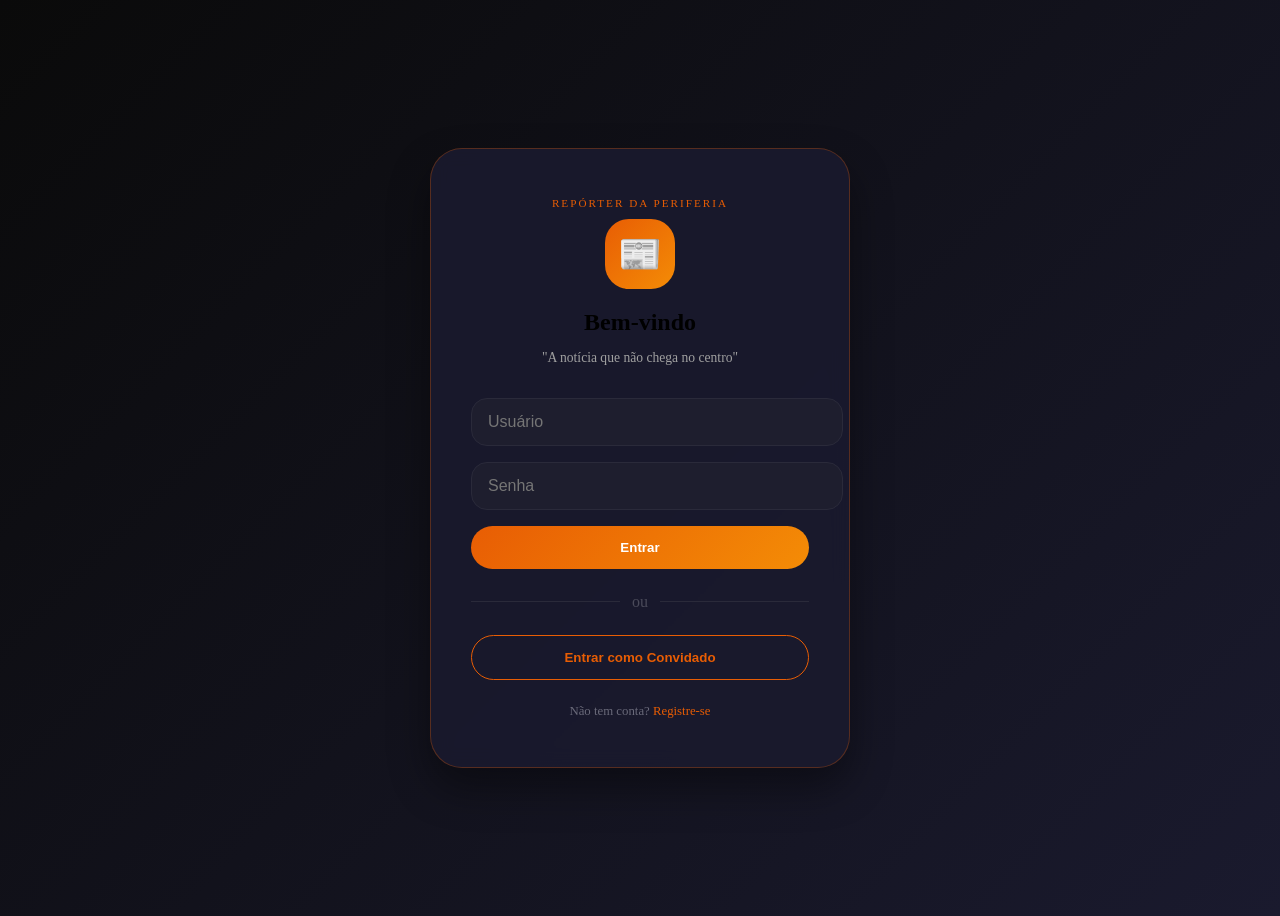
==== commit 2fb88c0e: "Add files via upload" ====
--- a/login.html
+++ b/login.html
@@ -4,61 +4,19 @@
     <meta charset="UTF-8">
     <meta name="viewport" content="width=device-width, initial-scale=1.0">
     <title>Login | Repórter da Periferia</title>
-    <link rel="stylesheet" href="style.css">
+    <link rel="stylesheet" href="css/style.css">
     <link href="https://fonts.googleapis.com/css2?family=Inter:wght@300;400;500;600;700;800&display=swap" rel="stylesheet">
     <link rel="stylesheet" href="https://cdnjs.cloudflare.com/ajax/libs/font-awesome/6.5.1/css/all.min.css">
     <style>
-        body {
-            display: flex;
-            align-items: center;
-            justify-content: center;
-            min-height: 100vh;
-            background: linear-gradient(135deg, #0a0a0a 0%, #1a1a2e 100%);
-        }
+        body { display: flex; align-items: center; justify-content: center; min-height: 100vh; background: linear-gradient(135deg, #0a0a0a 0%, #1a1a2e 100%); }
         .login-container { max-width: 420px; width: 90%; margin: 0 auto; }
-        .login-card {
-            background: rgba(26,26,46,0.9);
-            backdrop-filter: blur(10px);
-            border-radius: 32px;
-            padding: 48px 40px;
-            text-align: center;
-            border: 1px solid rgba(232,93,4,0.3);
-            box-shadow: 0 20px 40px rgba(0,0,0,0.4);
-        }
-        .login-logo {
-            width: 70px;
-            height: 70px;
-            background: linear-gradient(135deg, #e85d04, #f48c06);
-            border-radius: 24px;
-            display: flex;
-            align-items: center;
-            justify-content: center;
-            font-size: 2.2rem;
-            margin: 0 auto 20px;
-        }
+        .login-card { background: rgba(26,26,46,0.9); backdrop-filter: blur(10px); border-radius: 32px; padding: 48px 40px; text-align: center; border: 1px solid rgba(232,93,4,0.3); box-shadow: 0 20px 40px rgba(0,0,0,0.4); }
+        .login-logo { width: 70px; height: 70px; background: linear-gradient(135deg, #e85d04, #f48c06); border-radius: 24px; display: flex; align-items: center; justify-content: center; font-size: 2.2rem; margin: 0 auto 20px; }
         .login-card h2 { margin-bottom: 8px; font-size: 1.5rem; }
         .login-card p { color: #a0a0a0; margin-bottom: 32px; font-size: 0.85rem; }
-        .login-card input {
-            width: 100%;
-            padding: 14px 16px;
-            margin-bottom: 16px;
-            background: #1e1e2e;
-            border: 1px solid #2a2a3a;
-            border-radius: 16px;
-            color: white;
-            font-size: 1rem;
-        }
+        .login-card input { width: 100%; padding: 14px 16px; margin-bottom: 16px; background: #1e1e2e; border: 1px solid #2a2a3a; border-radius: 16px; color: white; font-size: 1rem; }
         .login-card input:focus { outline: none; border-color: #e85d04; }
-        .login-card button {
-            width: 100%;
-            padding: 14px;
-            background: linear-gradient(135deg, #e85d04, #f48c06);
-            border: none;
-            border-radius: 40px;
-            color: white;
-            font-weight: 700;
-            cursor: pointer;
-        }
+        .login-card button { width: 100%; padding: 14px; background: linear-gradient(135deg, #e85d04, #f48c06); border: none; border-radius: 40px; color: white; font-weight: 700; cursor: pointer; }
         .login-card button:hover { transform: translateY(-2px); }
         .divider { display: flex; align-items: center; gap: 12px; margin: 24px 0; color: #4a4a5a; }
         .divider::before, .divider::after { content: ""; flex: 1; height: 1px; background: #2a2a3a; }
@@ -86,13 +44,12 @@
             <div class="login-footer">Não tem conta? <a href="register.html">Registre-se</a></div>
         </div>
     </div>
-    <script src="database.js"></script>
+    <script src="js/database.js"></script>
     <script>
         document.getElementById('doLoginBtn').onclick = () => {
             const username = document.getElementById('loginUsername').value;
             const password = document.getElementById('loginPassword').value;
-            const users = DB.getUsers();
-            const user = users.find(u => u.username === username && u.password === password);
+            const user = DB.getUsers().find(u => u.username === username && u.password === password);
             if (user) { DB.setCurrentUser(user); window.location.href = 'index.html'; }
             else { document.getElementById('errorMsg').style.display = 'block'; document.getElementById('errorMsg').textContent = 'Usuário ou senha inválidos'; }
         };
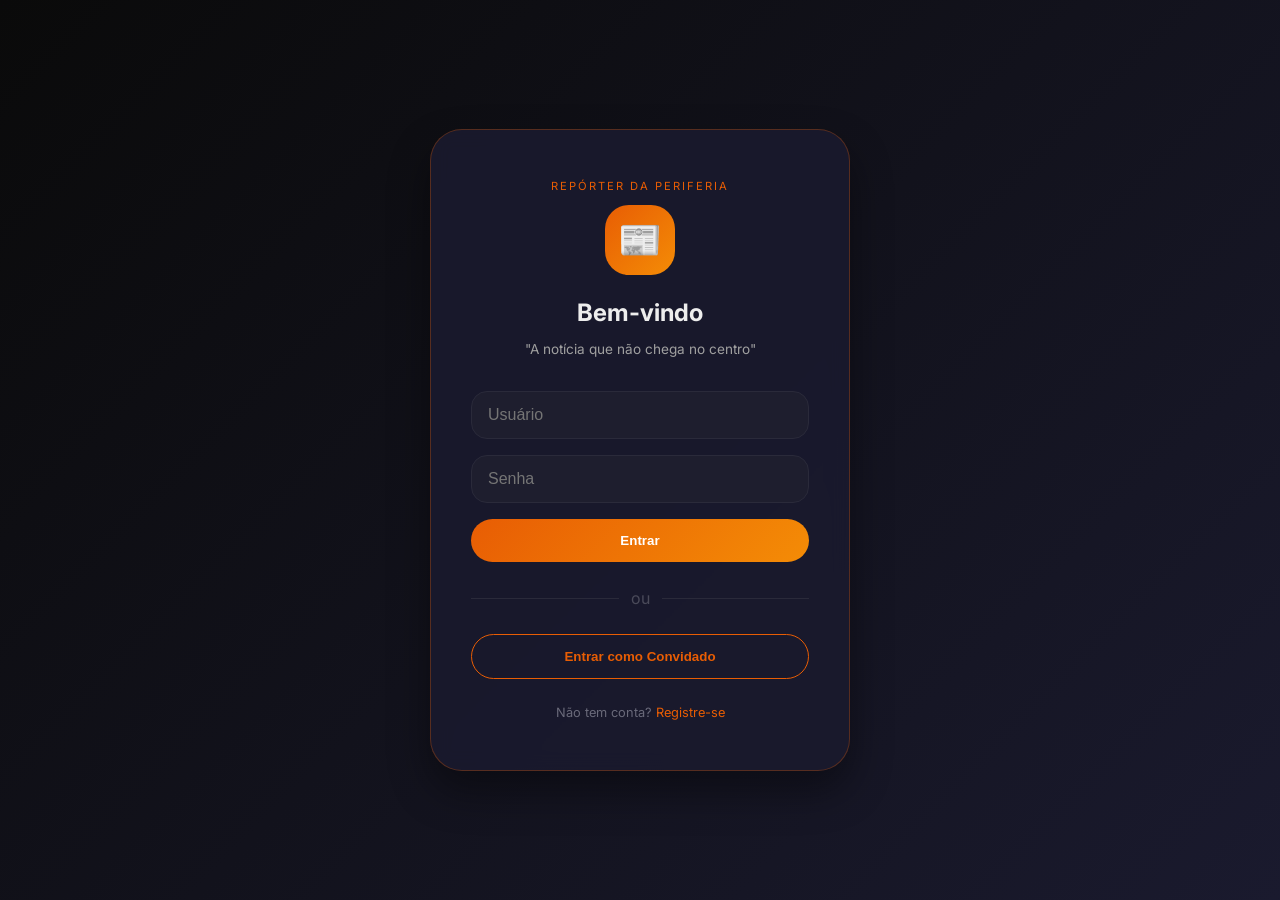
==== commit 4d0163c9: "Add files via upload" ====
--- a/login.html
+++ b/login.html
@@ -4,7 +4,7 @@
     <meta charset="UTF-8">
     <meta name="viewport" content="width=device-width, initial-scale=1.0">
     <title>Login | Repórter da Periferia</title>
-    <link rel="stylesheet" href="css/style.css">
+    <link rel="stylesheet" href="style.css">
     <link href="https://fonts.googleapis.com/css2?family=Inter:wght@300;400;500;600;700;800&display=swap" rel="stylesheet">
     <link rel="stylesheet" href="https://cdnjs.cloudflare.com/ajax/libs/font-awesome/6.5.1/css/all.min.css">
     <style>
@@ -44,7 +44,7 @@
             <div class="login-footer">Não tem conta? <a href="register.html">Registre-se</a></div>
         </div>
     </div>
-    <script src="js/database.js"></script>
+    <script src="database.js"></script>
     <script>
         document.getElementById('doLoginBtn').onclick = () => {
             const username = document.getElementById('loginUsername').value;
--- a/style.css
+++ b/style.css
@@ -0,0 +1,732 @@
+* {
+    margin: 0;
+    padding: 0;
+    box-sizing: border-box;
+    -webkit-tap-highlight-color: transparent;
+}
+
+:root {
+    --bg-body: #0a0a0a;
+    --bg-sidebar: #0f0f1a;
+    --bg-card: #151525;
+    --bg-hover: #1f1f35;
+    --text-primary: #ededed;
+    --text-secondary: #a0a0b0;
+    --accent: #e85d04;
+    --accent-hover: #f48c06;
+    --blue: #3b82f6;
+    --purple: #8b5cf6;
+    --pink: #ec4899;
+    --green: #10b981;
+    --border: #2a2a3a;
+    --shadow: 0 4px 20px rgba(0,0,0,0.5);
+}
+
+body {
+    font-family: 'Inter', sans-serif;
+    background: var(--bg-body);
+    color: var(--text-primary);
+    line-height: 1.5;
+    overflow-x: hidden;
+}
+
+body.light-mode {
+    --bg-body: #f5f5f5;
+    --bg-sidebar: #ffffff;
+    --bg-card: #ffffff;
+    --bg-hover: #f0f0f0;
+    --text-primary: #1a1a2e;
+    --text-secondary: #666666;
+    --border: #e0e0e0;
+}
+
+.app-wrapper {
+    display: flex;
+    min-height: 100vh;
+    width: 100%;
+}
+
+.sidebar {
+    width: 280px;
+    background: var(--bg-sidebar);
+    border-right: 1px solid var(--border);
+    padding: 20px 16px;
+    position: fixed;
+    top: 0;
+    left: -280px;
+    height: 100vh;
+    overflow-y: auto;
+    transition: left 0.3s ease;
+    z-index: 1000;
+}
+
+.sidebar.open { left: 0; }
+
+.menu-toggle {
+    position: fixed;
+    top: 15px;
+    left: 15px;
+    width: 45px;
+    height: 45px;
+    background: var(--accent);
+    border: none;
+    border-radius: 50%;
+    color: white;
+    font-size: 1.3rem;
+    cursor: pointer;
+    z-index: 1001;
+    display: none;
+    align-items: center;
+    justify-content: center;
+    box-shadow: var(--shadow);
+}
+
+.menu-overlay {
+    position: fixed;
+    top: 0;
+    left: 0;
+    width: 100%;
+    height: 100%;
+    background: rgba(0,0,0,0.7);
+    z-index: 999;
+    display: none;
+}
+
+.menu-overlay.active { display: block; }
+
+.logo-area {
+    display: flex;
+    align-items: center;
+    gap: 12px;
+    margin-bottom: 24px;
+    padding-bottom: 16px;
+    border-bottom: 1px solid var(--border);
+}
+
+.logo-icon {
+    width: 48px;
+    height: 48px;
+    background: linear-gradient(135deg, var(--accent), var(--accent-hover));
+    border-radius: 16px;
+    display: flex;
+    align-items: center;
+    justify-content: center;
+    font-size: 1.6rem;
+}
+
+.logo-text h2 { font-size: 1rem; font-weight: 700; line-height: 1.3; }
+.logo-text p { font-size: 0.65rem; color: var(--text-secondary); }
+
+.search-container { margin: 16px 0; padding: 0 8px; }
+.search-input {
+    width: 100%;
+    padding: 12px 16px;
+    background: var(--bg-hover);
+    border: 1px solid var(--border);
+    border-radius: 40px;
+    color: var(--text-primary);
+    font-size: 0.85rem;
+}
+.search-input:focus { outline: none; border-color: var(--accent); }
+
+.filters-bar {
+    display: flex;
+    gap: 8px;
+    flex-wrap: wrap;
+    margin: 16px 8px;
+    padding-bottom: 12px;
+    border-bottom: 1px solid var(--border);
+}
+
+.filter-chip {
+    padding: 6px 12px;
+    background: var(--bg-hover);
+    border: 1px solid var(--border);
+    border-radius: 40px;
+    color: var(--text-secondary);
+    cursor: pointer;
+    font-size: 0.7rem;
+    transition: all 0.2s;
+}
+.filter-chip.active, .filter-chip:hover { background: var(--accent); color: white; border-color: var(--accent); }
+
+.user-info {
+    display: flex;
+    align-items: center;
+    gap: 14px;
+    padding: 16px;
+    background: var(--bg-card);
+    border-radius: 20px;
+    margin: 16px 0 24px;
+    cursor: pointer;
+    transition: all 0.2s;
+}
+.user-info:hover { background: var(--bg-hover); }
+
+.user-avatar {
+    width: 52px;
+    height: 52px;
+    background: linear-gradient(135deg, var(--accent), var(--accent-hover));
+    border-radius: 50%;
+    display: flex;
+    align-items: center;
+    justify-content: center;
+    font-size: 1.5rem;
+    cursor: pointer;
+    overflow: hidden;
+    flex-shrink: 0;
+}
+.user-avatar img { width: 100%; height: 100%; object-fit: cover; }
+
+.user-details h4 { font-size: 0.9rem; font-weight: 600; display: flex; align-items: center; gap: 5px; flex-wrap: wrap; }
+.user-details p { font-size: 0.65rem; color: var(--text-secondary); }
+
+.nav-menu { display: flex; flex-direction: column; gap: 6px; }
+
+.nav-btn {
+    display: flex;
+    align-items: center;
+    gap: 14px;
+    padding: 14px 16px;
+    background: none;
+    border: none;
+    color: var(--text-secondary);
+    border-radius: 14px;
+    cursor: pointer;
+    transition: all 0.2s;
+    width: 100%;
+    text-align: left;
+    font-size: 0.95rem;
+    min-height: 52px;
+}
+.nav-btn:active { transform: scale(0.98); }
+.nav-btn:hover { background: var(--bg-hover); color: var(--text-primary); }
+.nav-btn.active { background: linear-gradient(135deg, var(--accent), var(--accent-hover)); color: white; }
+
+.logout-btn { margin-top: 30px; border-top: 1px solid var(--border); padding-top: 20px; color: #ef4444; }
+.logout-btn:hover { background: rgba(239,68,68,0.1); color: #ef4444; }
+
+.main-content {
+    flex: 1;
+    padding: 16px;
+    width: 100%;
+    margin-left: 0;
+}
+
+.top-bar {
+    display: flex;
+    justify-content: space-between;
+    align-items: center;
+    margin-bottom: 20px;
+    flex-wrap: wrap;
+    gap: 12px;
+}
+.top-bar h1 { font-size: 1.3rem; font-weight: 600; }
+
+.top-actions { display: flex; gap: 12px; }
+
+.icon-btn {
+    background: var(--bg-card);
+    border: 1px solid var(--border);
+    width: 44px;
+    height: 44px;
+    border-radius: 50%;
+    color: var(--text-secondary);
+    cursor: pointer;
+    transition: all 0.2s;
+    display: flex;
+    align-items: center;
+    justify-content: center;
+}
+.icon-btn:active { transform: scale(0.95); }
+.icon-btn:hover { background: var(--accent); color: white; border-color: var(--accent); }
+
+.feed-container { display: flex; flex-direction: column; gap: 20px; }
+
+.post-card {
+    background: var(--bg-card);
+    border-radius: 24px;
+    padding: 20px;
+    border: 1px solid var(--border);
+    transition: all 0.2s;
+}
+.post-card:hover { border-color: var(--accent); transform: translateY(-2px); }
+
+.post-header {
+    display: flex;
+    align-items: center;
+    gap: 12px;
+    margin-bottom: 16px;
+    flex-wrap: wrap;
+}
+
+.post-avatar {
+    width: 48px;
+    height: 48px;
+    background: linear-gradient(135deg, var(--accent), var(--accent-hover));
+    border-radius: 50%;
+    display: flex;
+    align-items: center;
+    justify-content: center;
+    font-size: 1.3rem;
+    cursor: pointer;
+    overflow: hidden;
+    flex-shrink: 0;
+}
+.post-avatar img { width: 100%; height: 100%; object-fit: cover; }
+
+.post-author-info { flex: 1; cursor: pointer; }
+.post-author { font-weight: 600; font-size: 0.9rem; display: flex; align-items: center; gap: 6px; flex-wrap: wrap; }
+.verified-icon { color: #3b82f6; font-size: 0.8rem; }
+.post-time { font-size: 0.65rem; color: var(--text-secondary); }
+
+.follow-small-btn {
+    background: var(--accent);
+    border: none;
+    color: white;
+    padding: 4px 12px;
+    border-radius: 20px;
+    font-size: 0.7rem;
+    cursor: pointer;
+}
+
+.post-badge {
+    display: inline-block;
+    padding: 4px 12px;
+    border-radius: 20px;
+    font-size: 0.65rem;
+    font-weight: 600;
+    margin-bottom: 12px;
+}
+.badge-pensamento { background: var(--purple); }
+.badge-tese { background: var(--pink); }
+.badge-diario { background: #f59e0b; color: #1a1a1a; }
+.badge-jornal { background: var(--blue); }
+.badge-audio { background: #ef4444; }
+
+.post-title { font-size: 1.15rem; font-weight: 700; margin-bottom: 12px; line-height: 1.4; }
+.post-content { color: var(--text-secondary); line-height: 1.6; margin-bottom: 16px; white-space: pre-wrap; font-size: 0.9rem; }
+
+.post-image {
+    width: 100%;
+    max-height: 400px;
+    object-fit: cover;
+    border-radius: 16px;
+    margin: 12px 0;
+    cursor: pointer;
+}
+
+.post-hashtags { display: flex; flex-wrap: wrap; gap: 8px; margin: 12px 0; }
+.hashtag { color: var(--accent); font-size: 0.75rem; cursor: pointer; }
+.hashtag:hover { text-decoration: underline; }
+
+.post-stats {
+    display: flex;
+    gap: 16px;
+    padding: 8px 0;
+    font-size: 0.75rem;
+    color: var(--text-secondary);
+    border-bottom: 1px solid var(--border);
+    margin-bottom: 8px;
+}
+.post-stats i { margin-right: 4px; }
+
+.post-actions {
+    display: flex;
+    gap: 20px;
+    padding-top: 8px;
+    flex-wrap: wrap;
+}
+
+.action-btn {
+    background: none;
+    border: none;
+    display: flex;
+    align-items: center;
+    gap: 8px;
+    color: var(--text-secondary);
+    cursor: pointer;
+    font-size: 0.8rem;
+    transition: all 0.2s;
+    padding: 8px 0;
+}
+.action-btn:hover { color: var(--accent); }
+.action-btn.liked { color: #ef4444; }
+.action-btn.saved { color: var(--accent); }
+
+.delete-btn, .edit-btn {
+    background: none;
+    border: none;
+    cursor: pointer;
+    font-size: 0.9rem;
+    padding: 8px;
+    border-radius: 50%;
+    width: 36px;
+    height: 36px;
+    display: inline-flex;
+    align-items: center;
+    justify-content: center;
+}
+.delete-btn { color: #ef4444; }
+.delete-btn:hover { background: rgba(239,68,68,0.2); }
+.edit-btn { color: var(--blue); }
+.edit-btn:hover { background: rgba(59,130,246,0.2); }
+
+.comment-input {
+    display: flex;
+    gap: 8px;
+    margin-top: 12px;
+}
+.comment-input input {
+    flex: 1;
+    padding: 10px;
+    background: var(--bg-hover);
+    border: 1px solid var(--border);
+    border-radius: 40px;
+    color: var(--text-primary);
+}
+.comment-input button {
+    background: var(--accent);
+    border: none;
+    padding: 0 20px;
+    border-radius: 40px;
+    cursor: pointer;
+    color: white;
+}
+
+.load-more-btn {
+    background: var(--bg-hover);
+    border: 1px solid var(--border);
+    padding: 14px;
+    border-radius: 40px;
+    color: var(--text-primary);
+    cursor: pointer;
+    font-size: 0.9rem;
+    width: 100%;
+    margin-top: 20px;
+}
+.load-more-btn:hover { background: var(--accent); color: white; }
+
+.right-sidebar {
+    display: none;
+    width: 300px;
+    padding: 24px 16px;
+    position: sticky;
+    top: 0;
+    height: 100vh;
+    overflow-y: auto;
+}
+
+.card {
+    background: var(--bg-card);
+    border-radius: 20px;
+    padding: 16px;
+    margin-bottom: 24px;
+    border: 1px solid var(--border);
+}
+
+.card-header {
+    display: flex;
+    align-items: center;
+    gap: 10px;
+    margin-bottom: 16px;
+    padding-bottom: 12px;
+    border-bottom: 1px solid var(--border);
+}
+.card-header h3 { font-size: 0.85rem; font-weight: 600; flex: 1; }
+
+.small-btn {
+    background: var(--accent);
+    border: none;
+    width: 28px;
+    height: 28px;
+    border-radius: 50%;
+    color: white;
+    cursor: pointer;
+    display: flex;
+    align-items: center;
+    justify-content: center;
+}
+
+.dm-list, .suggestions-list, .notifications-list { display: flex; flex-direction: column; gap: 12px; }
+
+.dm-item, .suggestion-item, .notification-item {
+    display: flex;
+    align-items: center;
+    gap: 12px;
+    padding: 10px;
+    border-radius: 14px;
+    cursor: pointer;
+    transition: all 0.2s;
+}
+.dm-item:hover, .suggestion-item:hover { background: var(--bg-hover); }
+
+.dm-avatar, .suggestion-avatar {
+    width: 45px;
+    height: 45px;
+    background: linear-gradient(135deg, var(--accent), var(--accent-hover));
+    border-radius: 50%;
+    display: flex;
+    align-items: center;
+    justify-content: center;
+    font-size: 1.2rem;
+    overflow: hidden;
+    flex-shrink: 0;
+    cursor: pointer;
+}
+.dm-avatar img, .suggestion-avatar img { width: 100%; height: 100%; object-fit: cover; }
+
+.dm-info, .suggestion-info { flex: 1; cursor: pointer; }
+.dm-name, .suggestion-name { font-weight: 600; font-size: 0.85rem; }
+.dm-preview, .suggestion-bio { font-size: 0.7rem; color: var(--text-secondary); }
+
+.follow-btn {
+    background: none;
+    border: 1px solid var(--accent);
+    color: var(--accent);
+    padding: 4px 12px;
+    border-radius: 20px;
+    font-size: 0.7rem;
+    cursor: pointer;
+}
+.follow-btn:hover { background: var(--accent); color: white; }
+
+.notification-item { display: flex; align-items: flex-start; gap: 10px; }
+.notification-icon {
+    width: 32px;
+    height: 32px;
+    background: var(--accent);
+    border-radius: 50%;
+    display: flex;
+    align-items: center;
+    justify-content: center;
+    font-size: 0.8rem;
+    flex-shrink: 0;
+}
+.notification-text { flex: 1; font-size: 0.75rem; line-height: 1.4; }
+.notification-time { font-size: 0.6rem; color: var(--text-secondary); margin-top: 4px; }
+
+.modal {
+    display: none;
+    position: fixed;
+    top: 0;
+    left: 0;
+    width: 100%;
+    height: 100%;
+    background: rgba(0,0,0,0.95);
+    backdrop-filter: blur(8px);
+    align-items: center;
+    justify-content: center;
+    z-index: 2000;
+    padding: 16px;
+}
+.modal.open { display: flex; }
+
+.modal-content {
+    background: var(--bg-card);
+    border-radius: 28px;
+    width: 100%;
+    max-width: 550px;
+    max-height: 85vh;
+    overflow-y: auto;
+    padding: 24px;
+    border: 1px solid var(--border);
+}
+.modal-content.large { max-width: 650px; }
+.modal-content.small { max-width: 420px; }
+
+.modal-header {
+    display: flex;
+    justify-content: space-between;
+    align-items: center;
+    margin-bottom: 24px;
+}
+.close-modal {
+    background: none;
+    border: none;
+    font-size: 1.6rem;
+    color: var(--text-secondary);
+    cursor: pointer;
+}
+
+.post-type-selector { display: flex; gap: 10px; flex-wrap: wrap; margin-bottom: 20px; }
+.type-btn {
+    padding: 8px 16px;
+    background: var(--bg-hover);
+    border: none;
+    border-radius: 40px;
+    color: var(--text-secondary);
+    cursor: pointer;
+    font-size: 0.8rem;
+}
+.type-btn.active { background: linear-gradient(135deg, var(--accent), var(--accent-hover)); color: white; }
+
+.post-input, .post-textarea {
+    width: 100%;
+    padding: 14px;
+    margin-bottom: 14px;
+    background: var(--bg-hover);
+    border: 1px solid var(--border);
+    border-radius: 14px;
+    color: var(--text-primary);
+    font-family: inherit;
+    font-size: 0.9rem;
+}
+.post-textarea { min-height: 120px; resize: vertical; }
+
+.char-counter { text-align: right; font-size: 0.7rem; color: var(--text-secondary); margin-bottom: 16px; }
+
+.image-upload-area {
+    background: var(--bg-hover);
+    border: 2px dashed var(--border);
+    border-radius: 16px;
+    padding: 20px;
+    text-align: center;
+    margin-bottom: 16px;
+    cursor: pointer;
+}
+.image-upload-area:hover { border-color: var(--accent); }
+.image-preview { max-width: 100%; max-height: 200px; border-radius: 12px; margin-top: 12px; }
+.remove-image-btn { background: #ef4444; border: none; color: white; padding: 4px 12px; border-radius: 20px; margin-top: 8px; cursor: pointer; }
+
+.hashtags-hint { font-size: 0.7rem; color: var(--text-secondary); margin-top: -10px; margin-bottom: 14px; }
+
+.audio-record-area {
+    background: rgba(239,68,68,0.1);
+    border-radius: 20px;
+    padding: 16px;
+    margin-bottom: 16px;
+}
+
+.record-btn, .stop-btn, .publish-btn, .send-btn {
+    padding: 12px 20px;
+    border-radius: 40px;
+    font-weight: 600;
+    cursor: pointer;
+}
+.record-btn { background: #ef4444; border: none; color: white; width: 100%; }
+.stop-btn { background: #6b7280; border: none; color: white; width: 100%; margin-top: 8px; }
+.publish-btn { background: linear-gradient(135deg, var(--accent), var(--accent-hover)); border: none; color: white; width: 100%; font-size: 1rem; }
+.send-btn { background: var(--accent); border: none; color: white; }
+
+.dm-messages {
+    height: 350px;
+    overflow-y: auto;
+    padding: 16px;
+    background: var(--bg-hover);
+    border-radius: 16px;
+    margin-bottom: 16px;
+}
+.dm-input-area { display: flex; gap: 10px; }
+.dm-input-area input { flex: 1; padding: 12px; background: var(--bg-hover); border: 1px solid var(--border); border-radius: 40px; color: white; }
+
+.toast {
+    position: fixed;
+    bottom: 30px;
+    left: 50%;
+    transform: translateX(-50%);
+    background: var(--bg-card);
+    border: 1px solid var(--accent);
+    border-radius: 40px;
+    padding: 12px 24px;
+    color: white;
+    font-size: 0.85rem;
+    z-index: 2500;
+    animation: fadeInUp 0.3s ease;
+    white-space: nowrap;
+}
+@keyframes fadeInUp {
+    from { opacity: 0; transform: translateX(-50%) translateY(20px); }
+    to { opacity: 1; transform: translateX(-50%) translateY(0); }
+}
+
+.fab-button {
+    position: fixed;
+    bottom: 20px;
+    right: 20px;
+    width: 55px;
+    height: 55px;
+    background: linear-gradient(135deg, var(--accent), var(--accent-hover));
+    border: none;
+    border-radius: 50%;
+    color: white;
+    font-size: 1.4rem;
+    cursor: pointer;
+    box-shadow: var(--shadow);
+    z-index: 200;
+    display: flex;
+    align-items: center;
+    justify-content: center;
+}
+.fab-button:active { transform: scale(0.95); }
+
+.notification-badge {
+    position: fixed;
+    top: 12px;
+    right: 12px;
+    background: #ef4444;
+    color: white;
+    border-radius: 50%;
+    width: 22px;
+    height: 22px;
+    display: flex;
+    align-items: center;
+    justify-content: center;
+    font-size: 0.65rem;
+    font-weight: bold;
+    z-index: 300;
+}
+
+.loading-spinner { text-align: center; padding: 40px; color: var(--text-secondary); }
+.placeholder { text-align: center; padding: 40px; color: var(--text-secondary); font-size: 0.85rem; }
+
+@media (max-width: 767px) {
+    .menu-toggle { display: flex; }
+    .sidebar { width: 85%; max-width: 280px; }
+    .top-bar h1 { margin-left: 45px; }
+    .post-card { padding: 14px; }
+    .post-title { font-size: 1rem; }
+    .post-content { font-size: 0.85rem; }
+    .modal-content { padding: 16px; }
+    .type-btn { padding: 6px 12px; font-size: 0.7rem; }
+    .filters-bar { margin-left: 45px; margin-right: 0; }
+    .post-actions { gap: 12px; }
+    .action-btn { font-size: 0.7rem; }
+    .toast { white-space: normal; text-align: center; max-width: 90%; }
+}
+
+@media (max-width: 380px) {
+    .post-actions { gap: 8px; flex-wrap: wrap; }
+    .action-btn { font-size: 0.65rem; }
+    .post-badge { font-size: 0.55rem; }
+}
+
+@media (min-width: 768px) and (max-width: 1024px) {
+    .menu-toggle { display: none; }
+    .sidebar { position: sticky; left: 0 !important; width: 240px; }
+    .main-content { max-width: 600px; margin: 0 auto; padding: 20px; }
+    .right-sidebar { display: none; }
+}
+
+@media (min-width: 1024px) {
+    .menu-toggle { display: none !important; }
+    .sidebar { position: sticky; left: 0 !important; width: 280px; }
+    .main-content { margin-left: 0; max-width: 700px; padding: 24px 32px; }
+    .right-sidebar { display: block; }
+    .fab-button { width: 60px; height: 60px; font-size: 1.5rem; bottom: 30px; right: 30px; }
+}
+
+@media (min-width: 1400px) {
+    .app-wrapper { max-width: 1400px; margin: 0 auto; }
+    .main-content { max-width: 800px; }
+}
+
+@supports (-webkit-touch-callout: none) { input, select, textarea { font-size: 16px; } }
+html { scroll-behavior: smooth; }
+a, button { touch-action: manipulation; }
+::-webkit-scrollbar { width: 4px; }
+::-webkit-scrollbar-track { background: var(--bg-hover); }
+::-webkit-scrollbar-thumb { background: var(--accent); border-radius: 4px; }
+input:focus, textarea:focus, select:focus { outline: none; border-color: var(--accent); }
+.post-card { animation: fadeIn 0.3s ease; }
+@keyframes fadeIn { from { opacity: 0; } to { opacity: 1; } }
